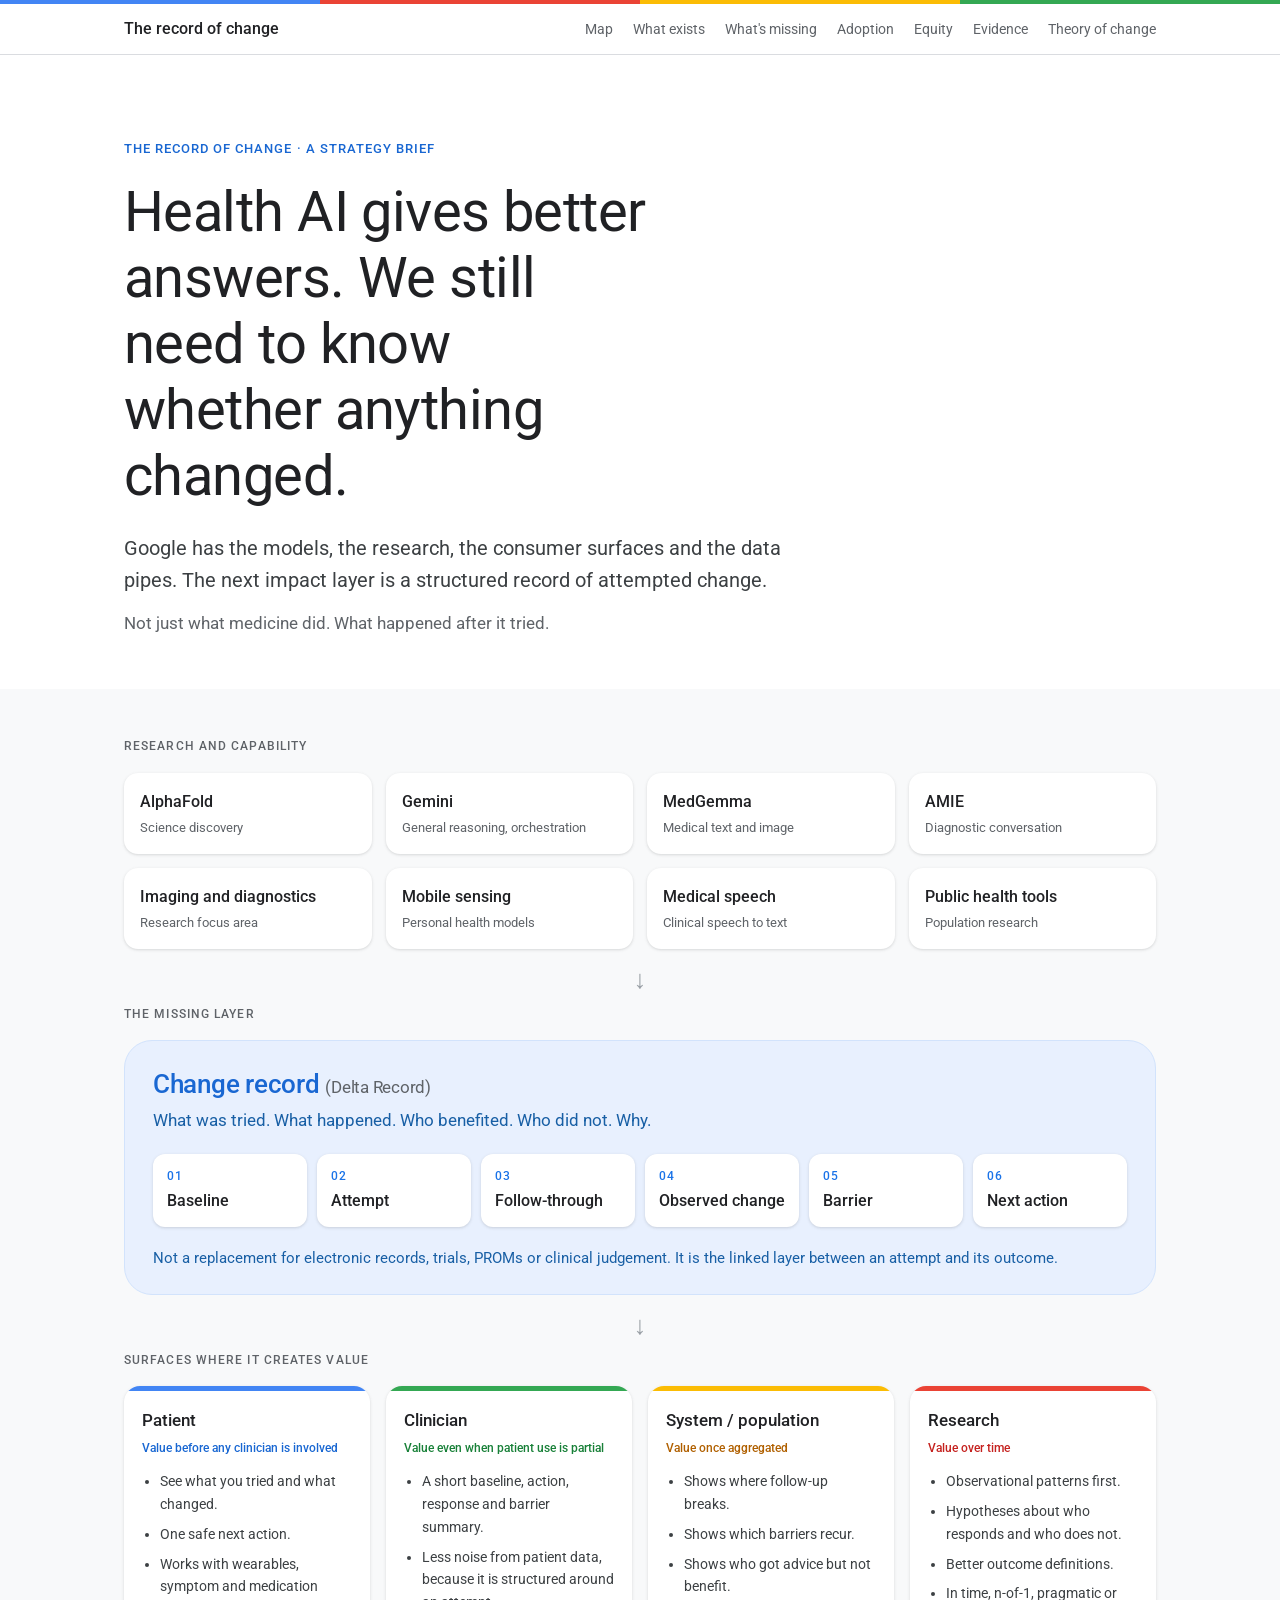
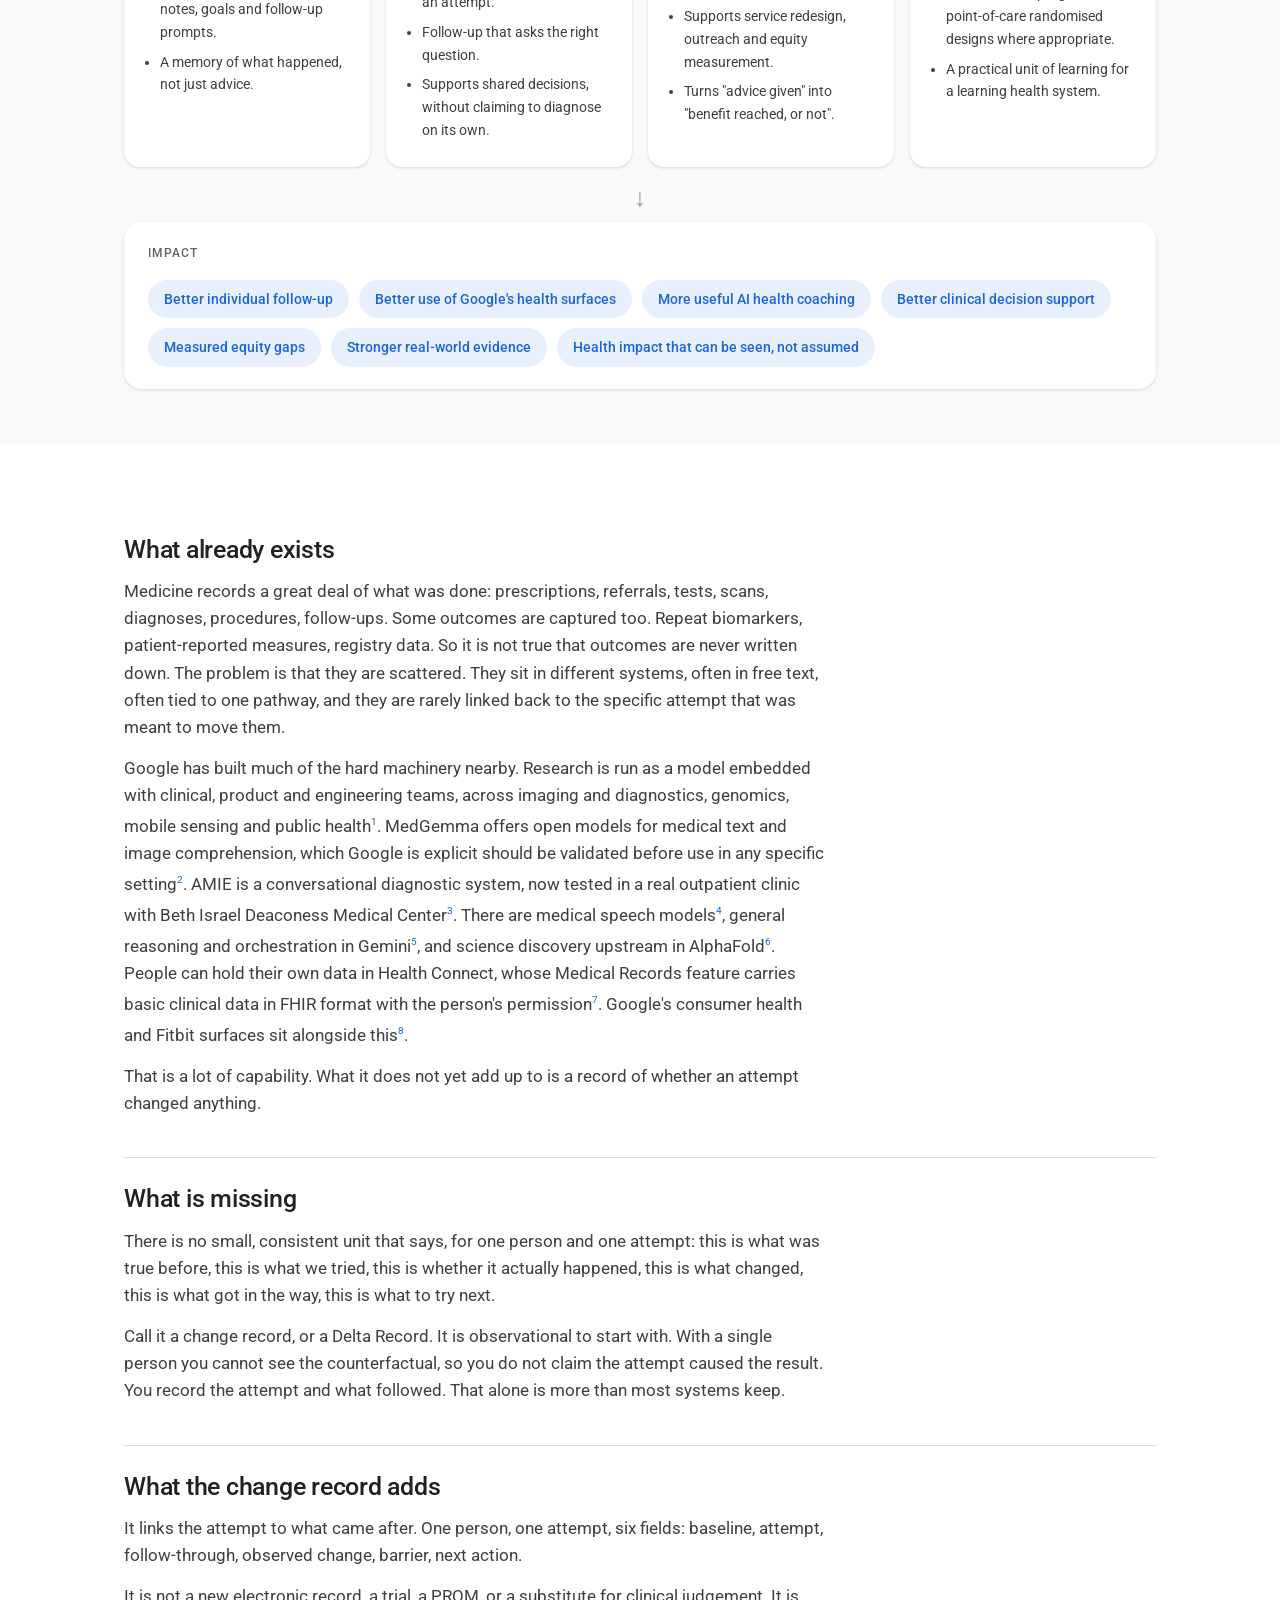
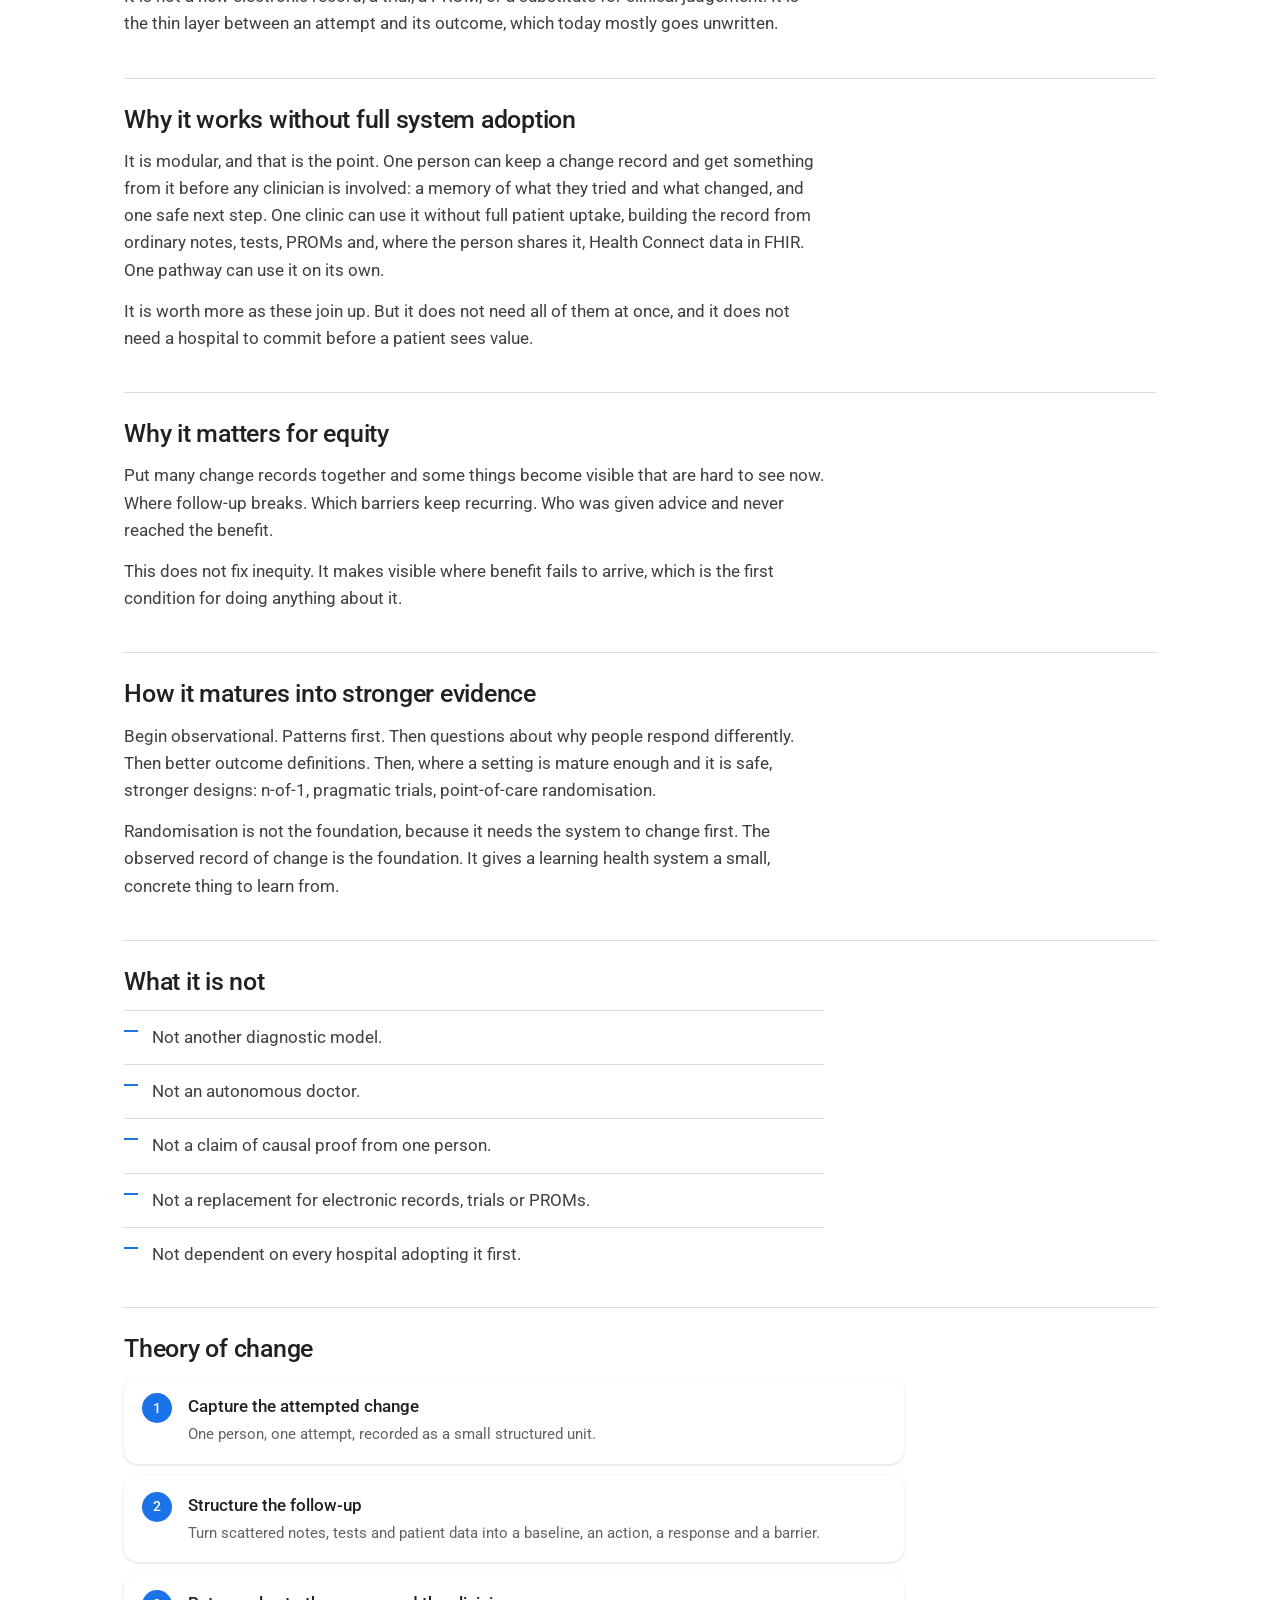
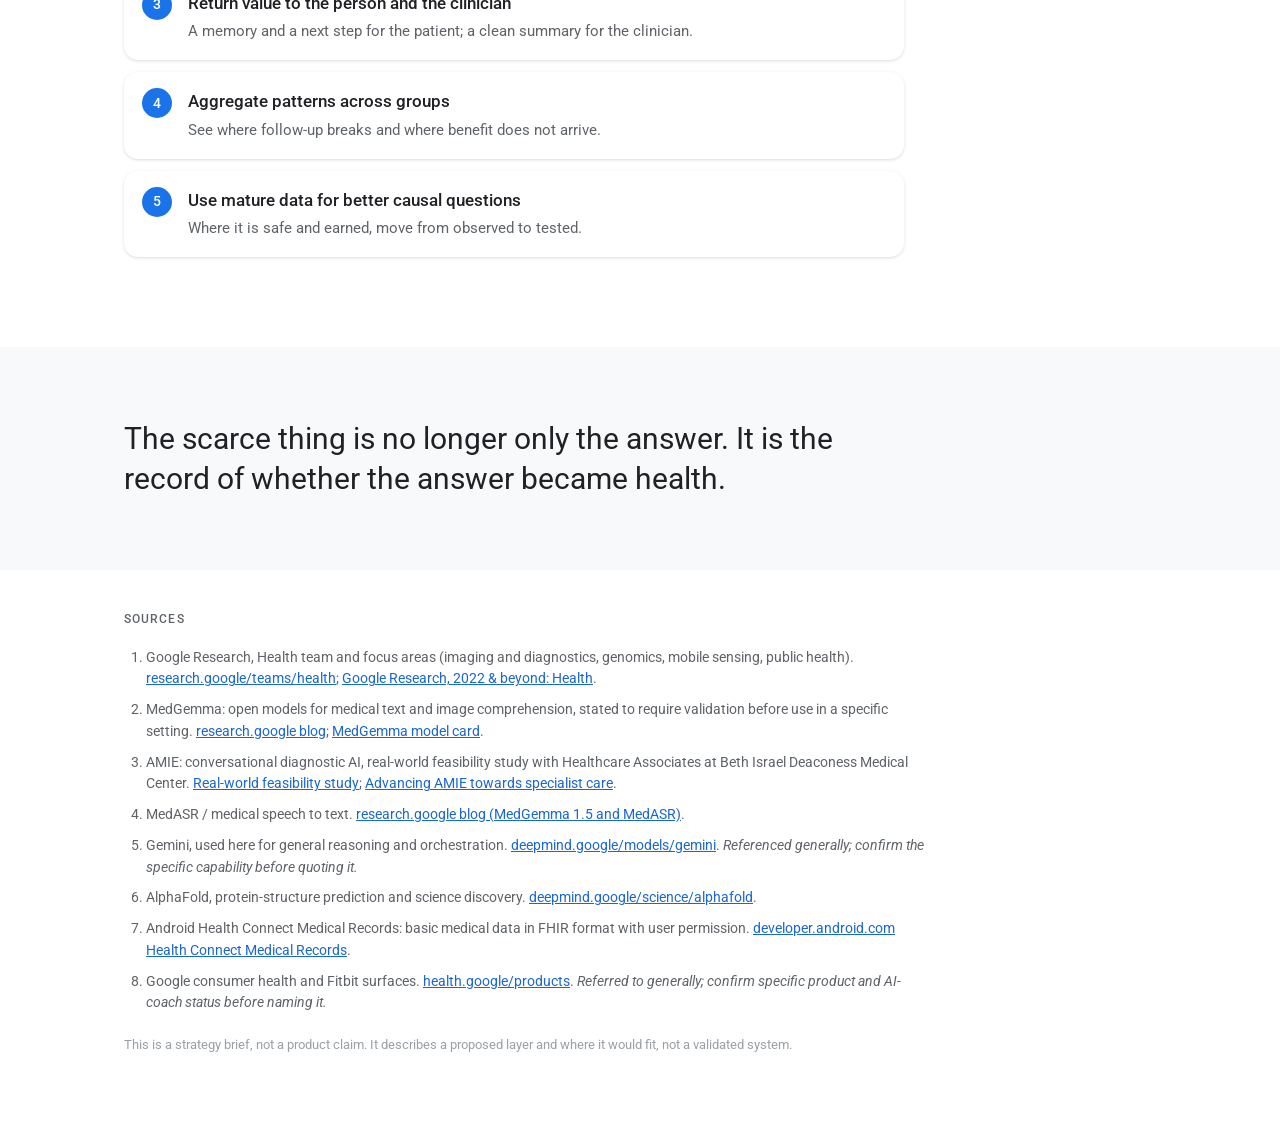
==== index.html @ 14024af0 "The record of change — strategy brief for the Google DeepMind Health Impact Accelerator Co-Authored-" ====
<!doctype html>
<html lang="en-GB">
<head>
<meta charset="utf-8" />
<meta name="viewport" content="width=device-width, initial-scale=1" />
<title>The record of change</title>
<meta name="description" content="A strategy brief: the missing layer in health AI is a structured record of attempted change, across patient, clinician, system and research surfaces." />
<link rel="preconnect" href="https://fonts.googleapis.com" />
<link rel="preconnect" href="https://fonts.gstatic.com" crossorigin />
<link href="https://fonts.googleapis.com/css2?family=Roboto:wght@400;500;700&display=swap" rel="stylesheet" />
<style>
  :root {
    --bg: #ffffff;
    --bg-alt: #f8f9fa;
    --ink: #202124;
    --muted: #5f6368;
    --line: #dadce0;
    --blue: #1a73e8;
    --blue-700: #1967d2;
    --blue-soft: #e8f0fe;
    --blue-border: #d2e3fc;
    --green-t: #188038;
    --amber-t: #b06000;
    --red-t: #c5221f;
    --max: 1080px;
    --font: "Google Sans", "Product Sans", "Roboto", -apple-system, BlinkMacSystemFont, "Segoe UI", sans-serif;
    --shadow1: 0 1px 2px 0 rgba(60,64,67,.10), 0 1px 3px 1px rgba(60,64,67,.06);
    --shadow2: 0 1px 3px 0 rgba(60,64,67,.12), 0 4px 8px 3px rgba(60,64,67,.08);
  }
  * { box-sizing: border-box; }
  html { scroll-behavior: smooth; }
  body {
    margin: 0; background: var(--bg); color: var(--ink);
    font-family: var(--font); font-size: 17px; line-height: 1.6;
    -webkit-font-smoothing: antialiased;
  }
  a { color: var(--blue-700); }
  h1, h2, h3 { font-weight: 500; letter-spacing: -0.01em; line-height: 1.18; }

  .topbar { height: 4px; display: flex; }
  .topbar i { flex: 1; }
  .topbar i:nth-child(1){ background:#4285f4; } .topbar i:nth-child(2){ background:#ea4335; }
  .topbar i:nth-child(3){ background:#fbbc04; } .topbar i:nth-child(4){ background:#34a853; }

  .nav { position: sticky; top: 0; z-index: 20; background: rgba(255,255,255,0.95);
    backdrop-filter: blur(8px); border-bottom: 1px solid var(--line); }
  .nav-inner { max-width: var(--max); margin: 0 auto; padding: 12px 24px;
    display: flex; align-items: center; justify-content: space-between; gap: 16px; }
  .nav .brand { font-weight: 500; font-size: 1rem; }
  .nav .links { display: flex; gap: 20px; flex-wrap: wrap; justify-content: flex-end; }
  .nav .links a { color: var(--muted); text-decoration: none; font-size: 0.86rem; }
  .nav .links a:hover { color: var(--blue-700); }

  .wrap { max-width: var(--max); margin: 0 auto; padding: 0 24px; }
  .prose { max-width: 700px; }
  .band { width: 100%; }
  .band-alt { background: var(--bg-alt); }

  .hero { padding: 84px 0 52px; }
  .eyebrow { color: var(--blue-700); font-size: 0.8rem; font-weight: 500; letter-spacing: 0.08em; text-transform: uppercase; margin-bottom: 20px; }
  .hero h1 { font-size: clamp(2.2rem, 5.2vw, 3.5rem); font-weight: 400; margin: 0 0 24px; max-width: 17ch; }
  .hero .sub { font-size: 1.22rem; color: #3c4043; max-width: 660px; margin: 0 0 14px; }
  .hero .human { color: var(--muted); max-width: 660px; margin: 0; }

  .map { padding: 48px 0 56px; }
  .band-label { font-size: 0.76rem; font-weight: 500; letter-spacing: 0.09em; text-transform: uppercase; color: var(--muted); margin: 0 0 16px; }
  .cap-grid { display: grid; grid-template-columns: repeat(4, 1fr); gap: 14px; }
  .cap { background: var(--bg); border-radius: 14px; box-shadow: var(--shadow1); padding: 16px 16px; transition: box-shadow .15s ease; }
  .cap:hover { box-shadow: var(--shadow2); }
  .cap b { display: block; font-size: 0.98rem; font-weight: 500; }
  .cap span { display: block; color: var(--muted); font-size: 0.83rem; margin-top: 3px; }

  .flow-arrow { text-align: center; color: #9aa0a6; font-size: 1.6rem; line-height: 1; padding: 18px 0 12px; }

  .record { background: var(--blue-soft); border: 1px solid var(--blue-border); border-radius: 28px; padding: 28px 28px 24px; }
  .record h3 { margin: 0; font-size: 1.6rem; font-weight: 500; color: var(--blue-700); }
  .record h3 small { color: #5f6368; font-weight: 400; font-size: 1.05rem; }
  .record .rec-sub { margin: 8px 0 20px; color: #185fa5; font-size: 1.05rem; }
  .fields { display: flex; flex-wrap: wrap; gap: 10px; }
  .field { flex: 1 1 150px; min-width: 130px; background: var(--bg); border-radius: 12px; box-shadow: var(--shadow1); padding: 13px 14px; }
  .field .n { color: var(--blue); font-size: 0.72rem; font-weight: 500; letter-spacing: 0.05em; }
  .field .t { font-weight: 500; font-size: 0.97rem; margin-top: 3px; }
  .record .caveat { margin: 20px 0 0; color: #185fa5; font-size: 0.92rem; }

  .surfaces { display: grid; grid-template-columns: repeat(4, 1fr); gap: 16px; }
  .surface { background: var(--bg); border-radius: 16px; box-shadow: var(--shadow1); padding: 0 0 18px; overflow: hidden; transition: box-shadow .15s ease; }
  .surface:hover { box-shadow: var(--shadow2); }
  .surface .bar { height: 5px; }
  .surface .body { padding: 16px 18px 0; }
  .surface h4 { margin: 0 0 4px; font-size: 1.06rem; font-weight: 500; }
  .surface .when { font-size: 0.78rem; font-weight: 500; margin: 0 0 12px; }
  .surface ul { margin: 0; padding-left: 18px; }
  .surface li { font-size: 0.89rem; color: #3c4043; margin: 7px 0; }
  .s-patient .bar { background: #4285f4; } .s-patient .when { color: var(--blue-700); }
  .s-clin .bar { background: #34a853; } .s-clin .when { color: var(--green-t); }
  .s-sys .bar { background: #fbbc04; } .s-sys .when { color: var(--amber-t); }
  .s-research .bar { background: #ea4335; } .s-research .when { color: var(--red-t); }

  .impact { background: var(--bg); border-radius: 18px; box-shadow: var(--shadow1); padding: 22px 24px; }
  .pills { display: flex; flex-wrap: wrap; gap: 10px; }
  .pill { background: var(--blue-soft); color: var(--blue-700); border-radius: 999px; padding: 8px 16px; font-size: 0.88rem; font-weight: 500; }

  .explain { padding: 64px 0; }
  .block { padding: 26px 0; }
  .block + .block { border-top: 1px solid var(--line); }
  h2.section-title { font-size: 1.55rem; margin: 0 0 14px; }
  .block p { color: #3c4043; margin: 0 0 14px; }
  sup a { text-decoration: none; font-size: 0.7em; }

  .notlist { list-style: none; margin: 0; padding: 0; max-width: 700px; }
  .notlist li { padding: 13px 0 13px 28px; border-top: 1px solid var(--line); position: relative; color: #3c4043; }
  .notlist li:before { content: ""; position: absolute; left: 0; top: 19px; width: 14px; height: 2px; background: var(--blue); }

  .steps { display: grid; gap: 12px; max-width: 780px; counter-reset: s; }
  .step { display: flex; gap: 16px; align-items: flex-start; background: var(--bg); border-radius: 14px; box-shadow: var(--shadow1); padding: 16px 18px; }
  .step .num { counter-increment: s; flex: 0 0 auto; width: 30px; height: 30px; border-radius: 999px; background: var(--blue); color: #fff; font-size: 0.9rem; font-weight: 500; display: inline-flex; align-items: center; justify-content: center; }
  .step .num:before { content: counter(s); }
  .step b { display: block; font-weight: 500; }
  .step span { color: var(--muted); font-size: 0.92rem; }

  .closing { padding: 72px 0; }
  .closing blockquote { margin: 0; max-width: 760px; font-size: clamp(1.4rem, 3.2vw, 1.9rem); font-weight: 400; line-height: 1.3; color: var(--ink); }

  .sources { padding: 40px 0 80px; }
  .sources ol { max-width: 800px; padding-left: 22px; }
  .sources li { font-size: 0.85rem; color: var(--muted); margin: 9px 0; }
  .sources a { word-break: break-word; }
  .disclaimer { color: #9aa0a6; font-size: 0.82rem; margin-top: 20px; }

  @media (max-width: 880px) {
    .cap-grid { grid-template-columns: repeat(2, 1fr); }
    .surfaces { grid-template-columns: repeat(2, 1fr); }
  }
  @media (max-width: 560px) {
    .nav .links { display: none; }
    .surfaces, .cap-grid { grid-template-columns: 1fr; }
    .hero { padding: 56px 0 36px; }
  }
</style>
</head>
<body>

<div class="topbar"><i></i><i></i><i></i><i></i></div>

<nav class="nav">
  <div class="nav-inner">
    <div class="brand">The record of change</div>
    <div class="links">
      <a href="#map">Map</a>
      <a href="#exists">What exists</a>
      <a href="#missing">What's missing</a>
      <a href="#adoption">Adoption</a>
      <a href="#equity">Equity</a>
      <a href="#evidence">Evidence</a>
      <a href="#steps">Theory of change</a>
    </div>
  </div>
</nav>

<header class="hero">
  <div class="wrap">
    <div class="eyebrow">The record of change · a strategy brief</div>
    <h1>Health AI gives better answers. We still need to know whether anything changed.</h1>
    <p class="sub">Google has the models, the research, the consumer surfaces and the data pipes. The next impact layer is a structured record of attempted change.</p>
    <p class="human">Not just what medicine did. What happened after it tried.</p>
  </div>
</header>

<section class="band band-alt map" id="map">
  <div class="wrap">

    <p class="band-label">Research and capability</p>
    <div class="cap-grid">
      <div class="cap"><b>AlphaFold</b><span>Science discovery</span></div>
      <div class="cap"><b>Gemini</b><span>General reasoning, orchestration</span></div>
      <div class="cap"><b>MedGemma</b><span>Medical text and image</span></div>
      <div class="cap"><b>AMIE</b><span>Diagnostic conversation</span></div>
      <div class="cap"><b>Imaging and diagnostics</b><span>Research focus area</span></div>
      <div class="cap"><b>Mobile sensing</b><span>Personal health models</span></div>
      <div class="cap"><b>Medical speech</b><span>Clinical speech to text</span></div>
      <div class="cap"><b>Public health tools</b><span>Population research</span></div>
    </div>

    <div class="flow-arrow">↓</div>

    <p class="band-label">The missing layer</p>
    <div class="record">
      <h3>Change record <small>(Delta Record)</small></h3>
      <p class="rec-sub">What was tried. What happened. Who benefited. Who did not. Why.</p>
      <div class="fields">
        <div class="field"><div class="n">01</div><div class="t">Baseline</div></div>
        <div class="field"><div class="n">02</div><div class="t">Attempt</div></div>
        <div class="field"><div class="n">03</div><div class="t">Follow-through</div></div>
        <div class="field"><div class="n">04</div><div class="t">Observed change</div></div>
        <div class="field"><div class="n">05</div><div class="t">Barrier</div></div>
        <div class="field"><div class="n">06</div><div class="t">Next action</div></div>
      </div>
      <p class="caveat">Not a replacement for electronic records, trials, PROMs or clinical judgement. It is the linked layer between an attempt and its outcome.</p>
    </div>

    <div class="flow-arrow">↓</div>

    <p class="band-label">Surfaces where it creates value</p>
    <div class="surfaces">
      <div class="surface s-patient">
        <div class="bar"></div>
        <div class="body">
          <h4>Patient</h4>
          <p class="when">Value before any clinician is involved</p>
          <ul>
            <li>See what you tried and what changed.</li>
            <li>One safe next action.</li>
            <li>Works with wearables, symptom and medication notes, goals and follow-up prompts.</li>
            <li>A memory of what happened, not just advice.</li>
          </ul>
        </div>
      </div>
      <div class="surface s-clin">
        <div class="bar"></div>
        <div class="body">
          <h4>Clinician</h4>
          <p class="when">Value even when patient use is partial</p>
          <ul>
            <li>A short baseline, action, response and barrier summary.</li>
            <li>Less noise from patient data, because it is structured around an attempt.</li>
            <li>Follow-up that asks the right question.</li>
            <li>Supports shared decisions, without claiming to diagnose on its own.</li>
          </ul>
        </div>
      </div>
      <div class="surface s-sys">
        <div class="bar"></div>
        <div class="body">
          <h4>System / population</h4>
          <p class="when">Value once aggregated</p>
          <ul>
            <li>Shows where follow-up breaks.</li>
            <li>Shows which barriers recur.</li>
            <li>Shows who got advice but not benefit.</li>
            <li>Supports service redesign, outreach and equity measurement.</li>
            <li>Turns "advice given" into "benefit reached, or not".</li>
          </ul>
        </div>
      </div>
      <div class="surface s-research">
        <div class="bar"></div>
        <div class="body">
          <h4>Research</h4>
          <p class="when">Value over time</p>
          <ul>
            <li>Observational patterns first.</li>
            <li>Hypotheses about who responds and who does not.</li>
            <li>Better outcome definitions.</li>
            <li>In time, n-of-1, pragmatic or point-of-care randomised designs where appropriate.</li>
            <li>A practical unit of learning for a learning health system.</li>
          </ul>
        </div>
      </div>
    </div>

    <div class="flow-arrow">↓</div>

    <div class="impact">
      <p class="band-label">Impact</p>
      <div class="pills">
        <span class="pill">Better individual follow-up</span>
        <span class="pill">Better use of Google's health surfaces</span>
        <span class="pill">More useful AI health coaching</span>
        <span class="pill">Better clinical decision support</span>
        <span class="pill">Measured equity gaps</span>
        <span class="pill">Stronger real-world evidence</span>
        <span class="pill">Health impact that can be seen, not assumed</span>
      </div>
    </div>

  </div>
</section>

<section class="band explain">
  <div class="wrap">

    <div class="block" id="exists">
      <h2 class="section-title">What already exists</h2>
      <div class="prose">
        <p>Medicine records a great deal of what was done: prescriptions, referrals, tests, scans, diagnoses, procedures, follow-ups. Some outcomes are captured too. Repeat biomarkers, patient-reported measures, registry data. So it is not true that outcomes are never written down. The problem is that they are scattered. They sit in different systems, often in free text, often tied to one pathway, and they are rarely linked back to the specific attempt that was meant to move them.</p>
        <p>Google has built much of the hard machinery nearby. Research is run as a model embedded with clinical, product and engineering teams, across imaging and diagnostics, genomics, mobile sensing and public health<sup><a href="#r1">1</a></sup>. MedGemma offers open models for medical text and image comprehension, which Google is explicit should be validated before use in any specific setting<sup><a href="#r2">2</a></sup>. AMIE is a conversational diagnostic system, now tested in a real outpatient clinic with Beth Israel Deaconess Medical Center<sup><a href="#r3">3</a></sup>. There are medical speech models<sup><a href="#r4">4</a></sup>, general reasoning and orchestration in Gemini<sup><a href="#r5">5</a></sup>, and science discovery upstream in AlphaFold<sup><a href="#r6">6</a></sup>. People can hold their own data in Health Connect, whose Medical Records feature carries basic clinical data in FHIR format with the person's permission<sup><a href="#r7">7</a></sup>. Google's consumer health and Fitbit surfaces sit alongside this<sup><a href="#r8">8</a></sup>.</p>
        <p>That is a lot of capability. What it does not yet add up to is a record of whether an attempt changed anything.</p>
      </div>
    </div>

    <div class="block" id="missing">
      <h2 class="section-title">What is missing</h2>
      <div class="prose">
        <p>There is no small, consistent unit that says, for one person and one attempt: this is what was true before, this is what we tried, this is whether it actually happened, this is what changed, this is what got in the way, this is what to try next.</p>
        <p>Call it a change record, or a Delta Record. It is observational to start with. With a single person you cannot see the counterfactual, so you do not claim the attempt caused the result. You record the attempt and what followed. That alone is more than most systems keep.</p>
      </div>
    </div>

    <div class="block" id="adds">
      <h2 class="section-title">What the change record adds</h2>
      <div class="prose">
        <p>It links the attempt to what came after. One person, one attempt, six fields: baseline, attempt, follow-through, observed change, barrier, next action.</p>
        <p>It is not a new electronic record, a trial, a PROM, or a substitute for clinical judgement. It is the thin layer between an attempt and its outcome, which today mostly goes unwritten.</p>
      </div>
    </div>

    <div class="block" id="adoption">
      <h2 class="section-title">Why it works without full system adoption</h2>
      <div class="prose">
        <p>It is modular, and that is the point. One person can keep a change record and get something from it before any clinician is involved: a memory of what they tried and what changed, and one safe next step. One clinic can use it without full patient uptake, building the record from ordinary notes, tests, PROMs and, where the person shares it, Health Connect data in FHIR. One pathway can use it on its own.</p>
        <p>It is worth more as these join up. But it does not need all of them at once, and it does not need a hospital to commit before a patient sees value.</p>
      </div>
    </div>

    <div class="block" id="equity">
      <h2 class="section-title">Why it matters for equity</h2>
      <div class="prose">
        <p>Put many change records together and some things become visible that are hard to see now. Where follow-up breaks. Which barriers keep recurring. Who was given advice and never reached the benefit.</p>
        <p>This does not fix inequity. It makes visible where benefit fails to arrive, which is the first condition for doing anything about it.</p>
      </div>
    </div>

    <div class="block" id="evidence">
      <h2 class="section-title">How it matures into stronger evidence</h2>
      <div class="prose">
        <p>Begin observational. Patterns first. Then questions about why people respond differently. Then better outcome definitions. Then, where a setting is mature enough and it is safe, stronger designs: n-of-1, pragmatic trials, point-of-care randomisation.</p>
        <p>Randomisation is not the foundation, because it needs the system to change first. The observed record of change is the foundation. It gives a learning health system a small, concrete thing to learn from.</p>
      </div>
    </div>

    <div class="block" id="notwhat">
      <h2 class="section-title">What it is not</h2>
      <ul class="notlist">
        <li>Not another diagnostic model.</li>
        <li>Not an autonomous doctor.</li>
        <li>Not a claim of causal proof from one person.</li>
        <li>Not a replacement for electronic records, trials or PROMs.</li>
        <li>Not dependent on every hospital adopting it first.</li>
      </ul>
    </div>

    <div class="block" id="steps">
      <h2 class="section-title">Theory of change</h2>
      <div class="steps">
        <div class="step"><span class="num"></span><div><b>Capture the attempted change</b><span>One person, one attempt, recorded as a small structured unit.</span></div></div>
        <div class="step"><span class="num"></span><div><b>Structure the follow-up</b><span>Turn scattered notes, tests and patient data into a baseline, an action, a response and a barrier.</span></div></div>
        <div class="step"><span class="num"></span><div><b>Return value to the person and the clinician</b><span>A memory and a next step for the patient; a clean summary for the clinician.</span></div></div>
        <div class="step"><span class="num"></span><div><b>Aggregate patterns across groups</b><span>See where follow-up breaks and where benefit does not arrive.</span></div></div>
        <div class="step"><span class="num"></span><div><b>Use mature data for better causal questions</b><span>Where it is safe and earned, move from observed to tested.</span></div></div>
      </div>
    </div>

  </div>
</section>

<section class="band band-alt closing">
  <div class="wrap">
    <blockquote>The scarce thing is no longer only the answer. It is the record of whether the answer became health.</blockquote>
  </div>
</section>

<section class="band sources" id="sources">
  <div class="wrap">
    <p class="band-label">Sources</p>
    <ol>
      <li id="r1">Google Research, Health team and focus areas (imaging and diagnostics, genomics, mobile sensing, public health). <a href="https://research.google/teams/health/">research.google/teams/health</a>; <a href="https://research.google/blog/google-research-2022-beyond-health/">Google Research, 2022 &amp; beyond: Health</a>.</li>
      <li id="r2">MedGemma: open models for medical text and image comprehension, stated to require validation before use in a specific setting. <a href="https://research.google/blog/medgemma-our-most-capable-open-models-for-health-ai-development/">research.google blog</a>; <a href="https://developers.google.com/health-ai-developer-foundations/medgemma/model-card">MedGemma model card</a>.</li>
      <li id="r3">AMIE: conversational diagnostic AI, real-world feasibility study with Healthcare Associates at Beth Israel Deaconess Medical Center. <a href="https://research.google/blog/exploring-the-feasibility-of-conversational-diagnostic-ai-in-a-real-world-clinical-study/">Real-world feasibility study</a>; <a href="https://research.google/blog/advancing-amie-towards-specialist-care-and-real-world-validation/">Advancing AMIE towards specialist care</a>.</li>
      <li id="r4">MedASR / medical speech to text. <a href="https://research.google/blog/next-generation-medical-image-interpretation-with-medgemma-15-and-medical-speech-to-text-with-medasr/">research.google blog (MedGemma 1.5 and MedASR)</a>.</li>
      <li id="r5">Gemini, used here for general reasoning and orchestration. <a href="https://deepmind.google/models/gemini/">deepmind.google/models/gemini</a>. <em>Referenced generally; confirm the specific capability before quoting it.</em></li>
      <li id="r6">AlphaFold, protein-structure prediction and science discovery. <a href="https://deepmind.google/science/alphafold/">deepmind.google/science/alphafold</a>.</li>
      <li id="r7">Android Health Connect Medical Records: basic medical data in FHIR format with user permission. <a href="https://developer.android.com/health-and-fitness/health-connect/medical-records">developer.android.com Health Connect Medical Records</a>.</li>
      <li id="r8">Google consumer health and Fitbit surfaces. <a href="https://health.google/products/">health.google/products</a>. <em>Referred to generally; confirm specific product and AI-coach status before naming it.</em></li>
    </ol>
    <p class="disclaimer">This is a strategy brief, not a product claim. It describes a proposed layer and where it would fit, not a validated system.</p>
  </div>
</section>

</body>
</html>
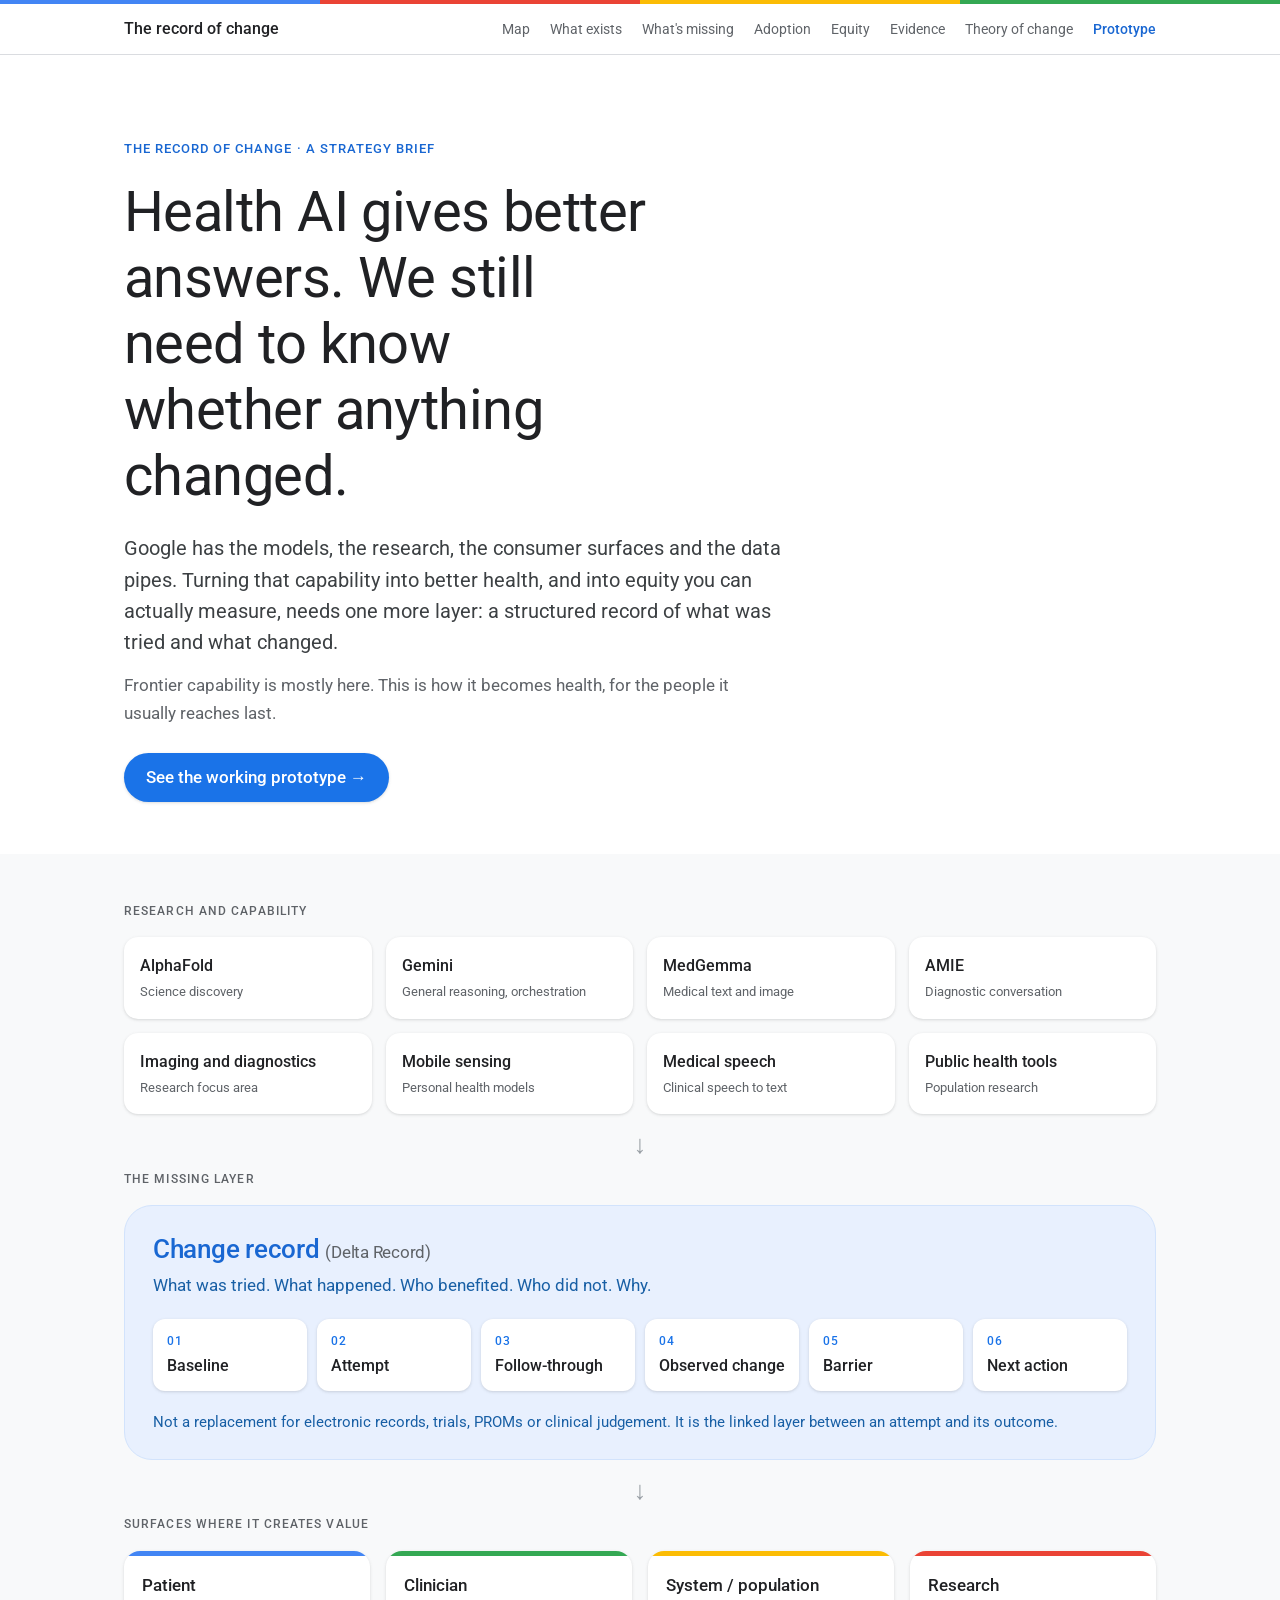
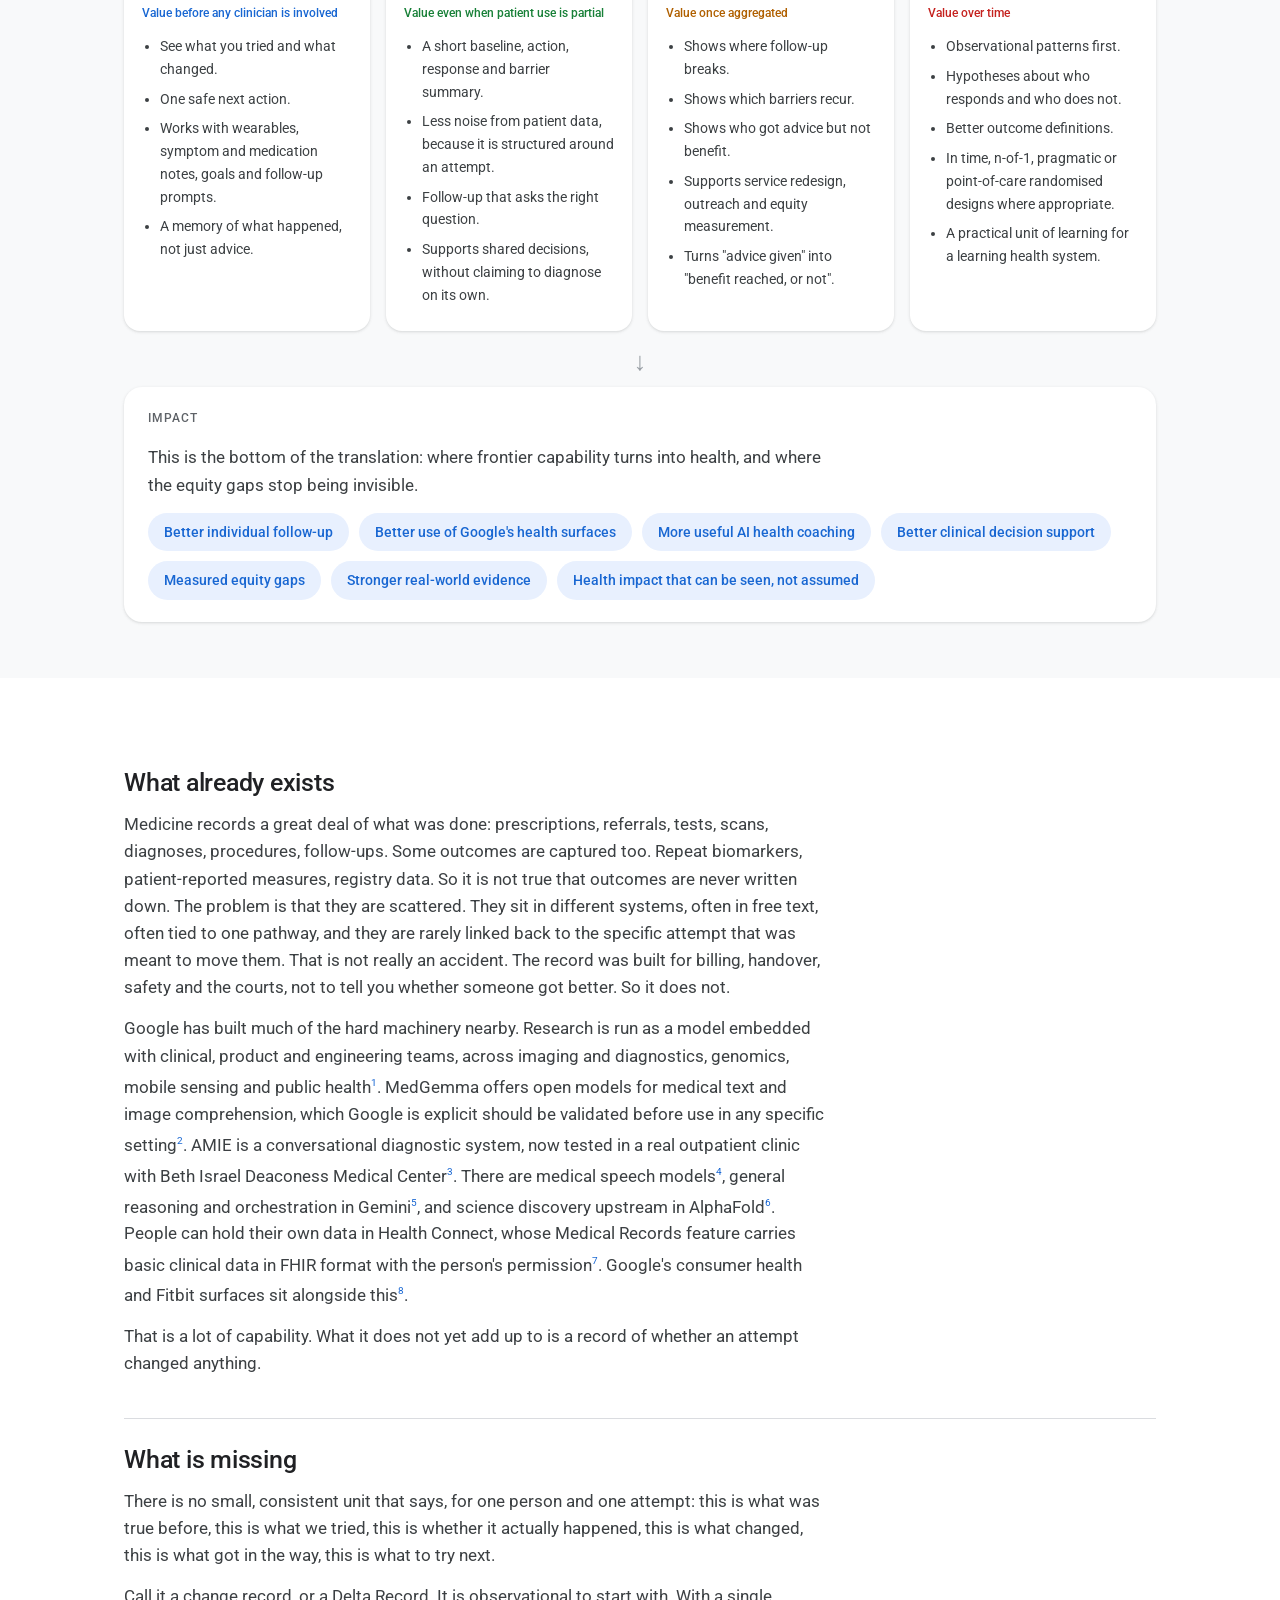
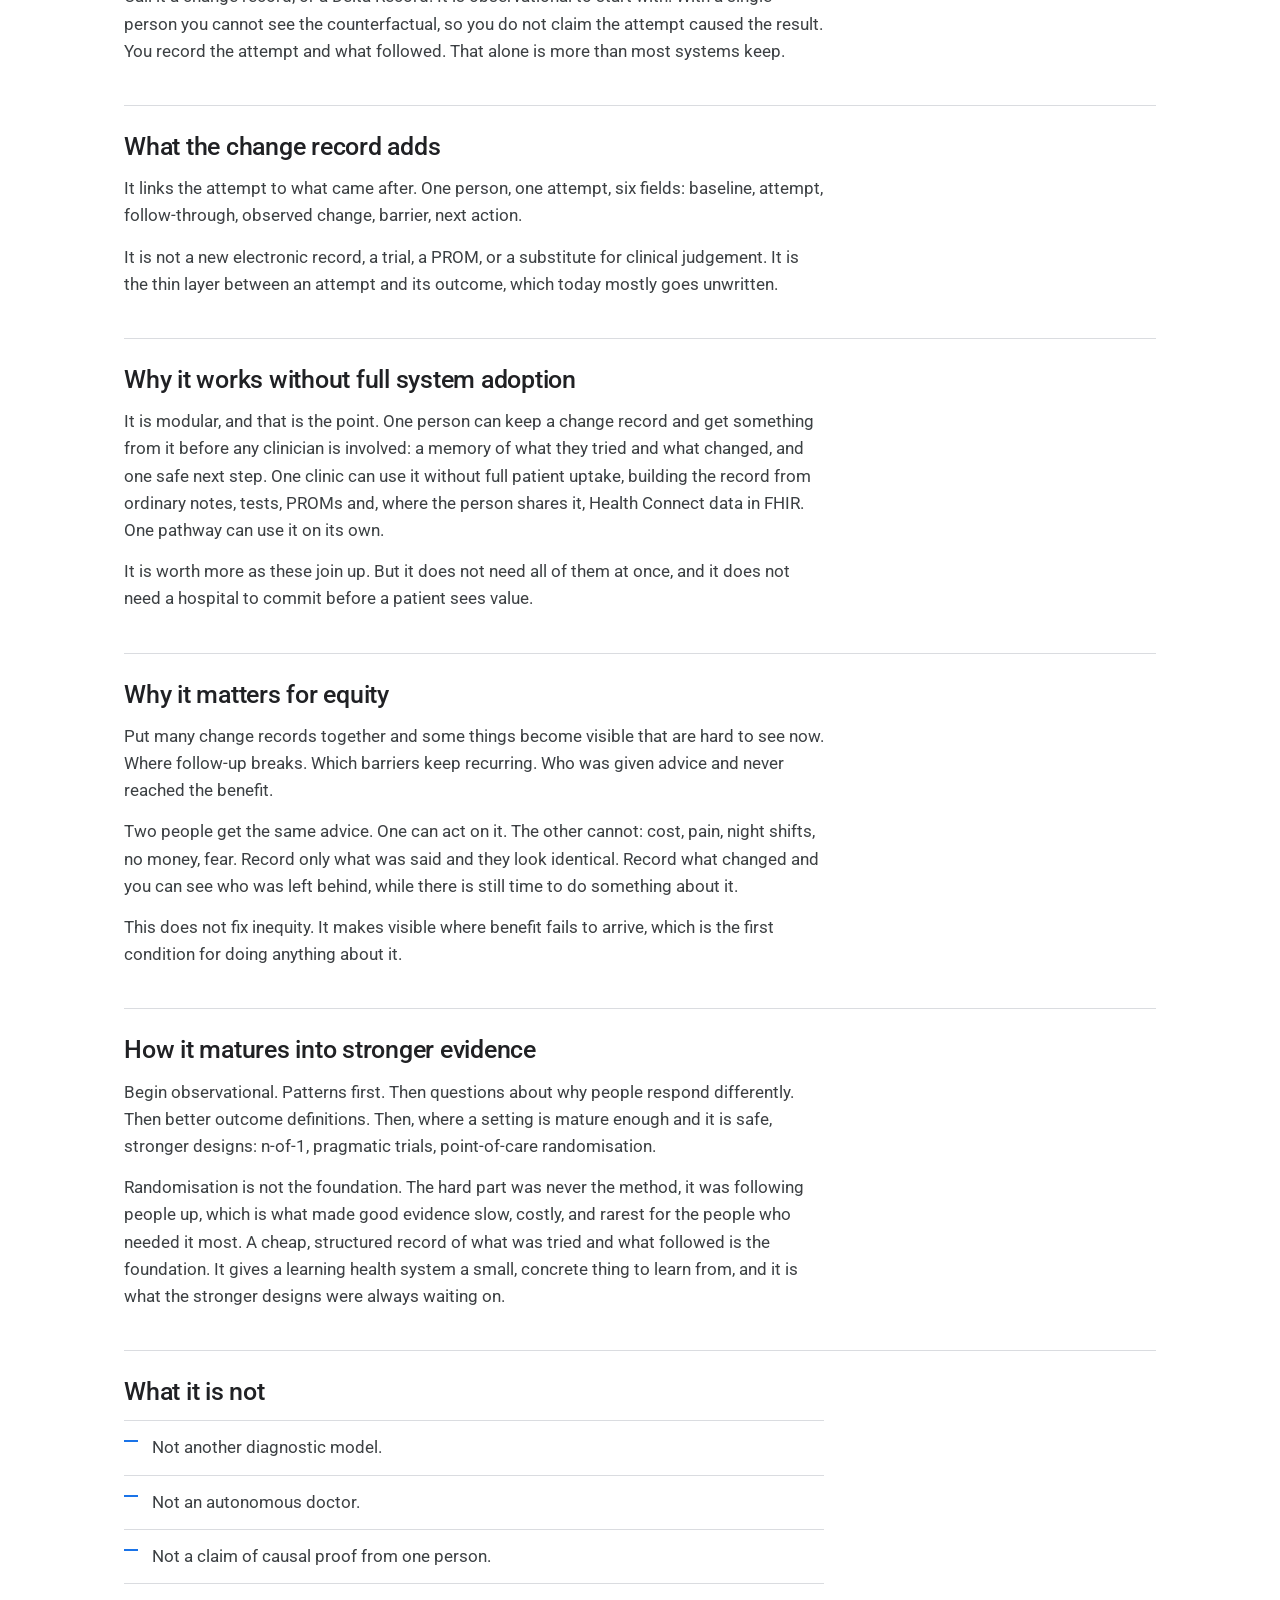
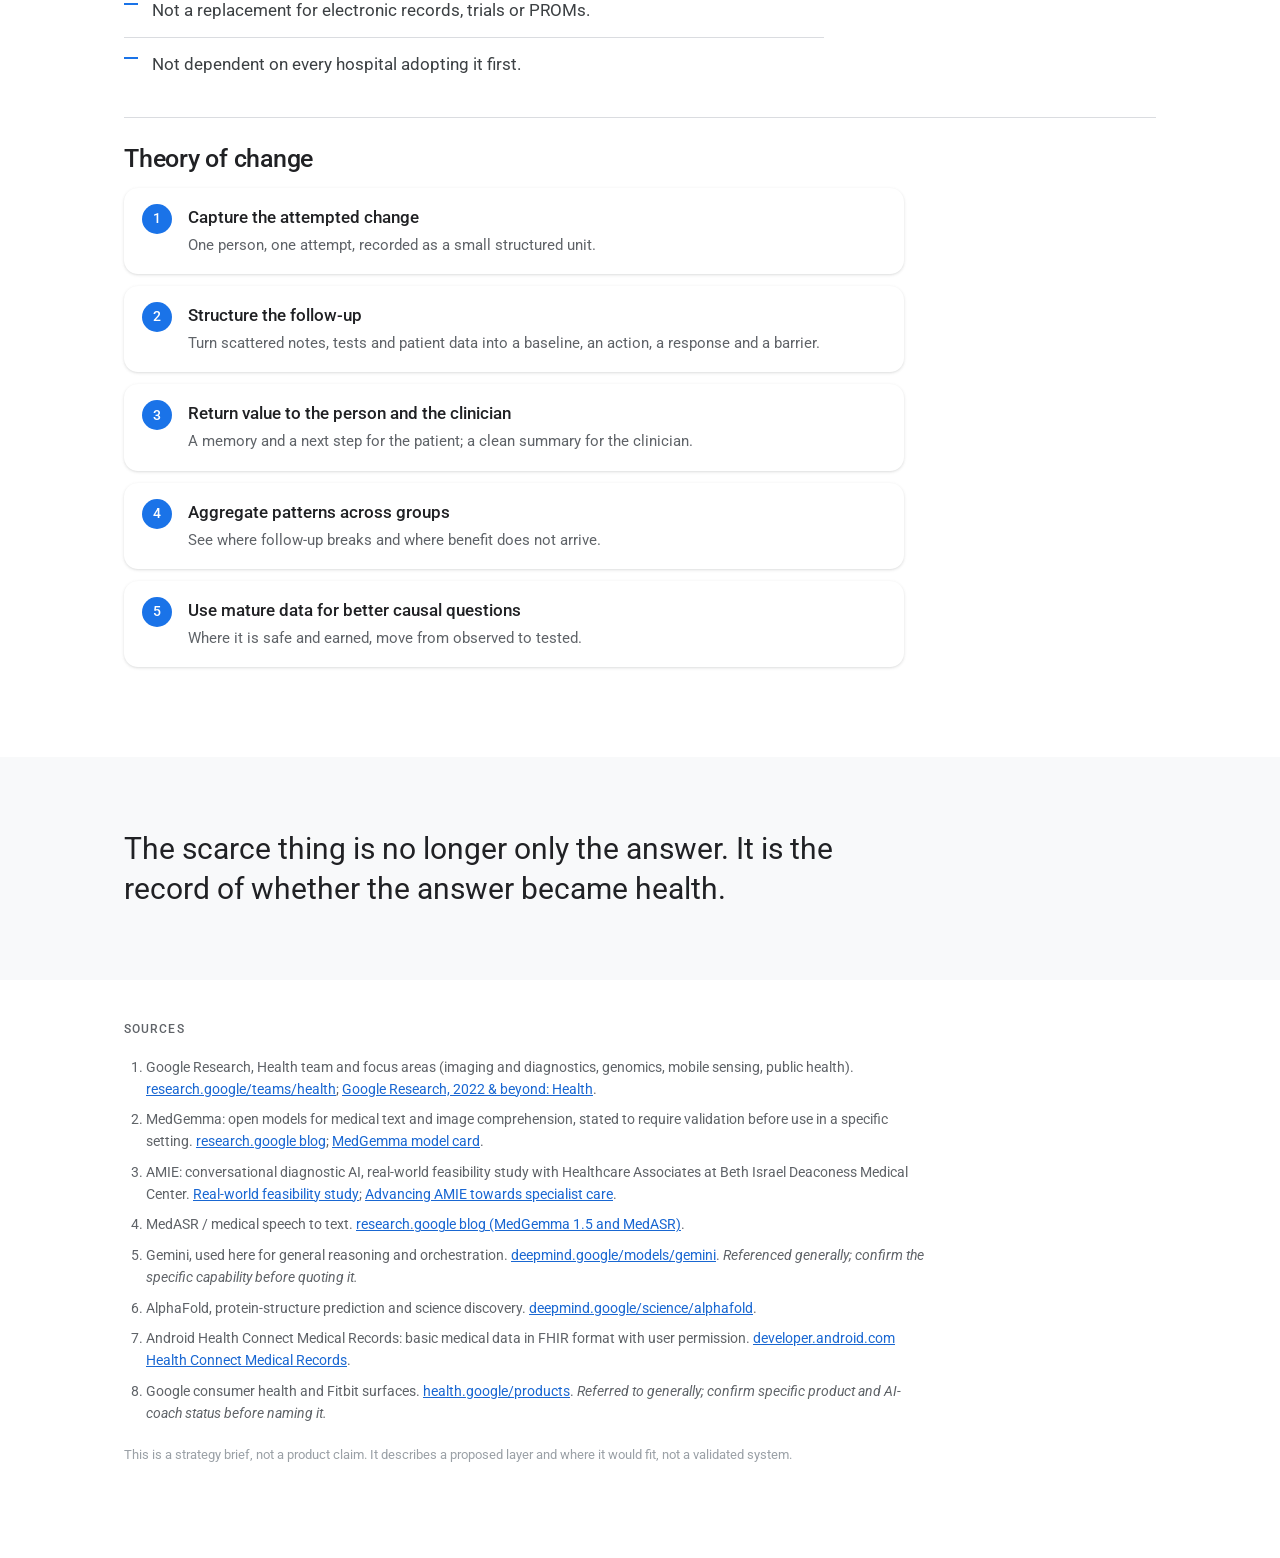
==== commit a812075d: "Unify brief + prototype into one site; align prototype to Google design; strengthen copy and transla" ====
--- a/index.html
+++ b/index.html
@@ -61,6 +61,8 @@
   .hero h1 { font-size: clamp(2.2rem, 5.2vw, 3.5rem); font-weight: 400; margin: 0 0 24px; max-width: 17ch; }
   .hero .sub { font-size: 1.22rem; color: #3c4043; max-width: 660px; margin: 0 0 14px; }
   .hero .human { color: var(--muted); max-width: 660px; margin: 0; }
+  .cta { display: inline-flex; align-items: center; gap: 8px; margin-top: 26px; background: var(--blue); color: #fff; text-decoration: none; font-weight: 500; padding: 11px 22px; border-radius: 999px; box-shadow: var(--shadow1); }
+  .cta:hover { background: var(--blue-700); }
 
   .map { padding: 48px 0 56px; }
   .band-label { font-size: 0.76rem; font-weight: 500; letter-spacing: 0.09em; text-transform: uppercase; color: var(--muted); margin: 0 0 16px; }
@@ -153,6 +155,7 @@
       <a href="#equity">Equity</a>
       <a href="#evidence">Evidence</a>
       <a href="#steps">Theory of change</a>
+      <a href="app/" style="color:var(--blue-700);font-weight:500;">Prototype</a>
     </div>
   </div>
 </nav>
@@ -161,8 +164,9 @@
   <div class="wrap">
     <div class="eyebrow">The record of change · a strategy brief</div>
     <h1>Health AI gives better answers. We still need to know whether anything changed.</h1>
-    <p class="sub">Google has the models, the research, the consumer surfaces and the data pipes. The next impact layer is a structured record of attempted change.</p>
-    <p class="human">Not just what medicine did. What happened after it tried.</p>
+    <p class="sub">Google has the models, the research, the consumer surfaces and the data pipes. Turning that capability into better health, and into equity you can actually measure, needs one more layer: a structured record of what was tried and what changed.</p>
+    <p class="human">Frontier capability is mostly here. This is how it becomes health, for the people it usually reaches last.</p>
+    <a class="cta" href="app/">See the working prototype →</a>
   </div>
 </header>
 
@@ -262,6 +266,7 @@
 
     <div class="impact">
       <p class="band-label">Impact</p>
+      <p style="margin:0 0 14px;color:#3c4043;max-width:680px;">This is the bottom of the translation: where frontier capability turns into health, and where the equity gaps stop being invisible.</p>
       <div class="pills">
         <span class="pill">Better individual follow-up</span>
         <span class="pill">Better use of Google's health surfaces</span>
@@ -282,7 +287,7 @@
     <div class="block" id="exists">
       <h2 class="section-title">What already exists</h2>
       <div class="prose">
-        <p>Medicine records a great deal of what was done: prescriptions, referrals, tests, scans, diagnoses, procedures, follow-ups. Some outcomes are captured too. Repeat biomarkers, patient-reported measures, registry data. So it is not true that outcomes are never written down. The problem is that they are scattered. They sit in different systems, often in free text, often tied to one pathway, and they are rarely linked back to the specific attempt that was meant to move them.</p>
+        <p>Medicine records a great deal of what was done: prescriptions, referrals, tests, scans, diagnoses, procedures, follow-ups. Some outcomes are captured too. Repeat biomarkers, patient-reported measures, registry data. So it is not true that outcomes are never written down. The problem is that they are scattered. They sit in different systems, often in free text, often tied to one pathway, and they are rarely linked back to the specific attempt that was meant to move them. That is not really an accident. The record was built for billing, handover, safety and the courts, not to tell you whether someone got better. So it does not.</p>
         <p>Google has built much of the hard machinery nearby. Research is run as a model embedded with clinical, product and engineering teams, across imaging and diagnostics, genomics, mobile sensing and public health<sup><a href="#r1">1</a></sup>. MedGemma offers open models for medical text and image comprehension, which Google is explicit should be validated before use in any specific setting<sup><a href="#r2">2</a></sup>. AMIE is a conversational diagnostic system, now tested in a real outpatient clinic with Beth Israel Deaconess Medical Center<sup><a href="#r3">3</a></sup>. There are medical speech models<sup><a href="#r4">4</a></sup>, general reasoning and orchestration in Gemini<sup><a href="#r5">5</a></sup>, and science discovery upstream in AlphaFold<sup><a href="#r6">6</a></sup>. People can hold their own data in Health Connect, whose Medical Records feature carries basic clinical data in FHIR format with the person's permission<sup><a href="#r7">7</a></sup>. Google's consumer health and Fitbit surfaces sit alongside this<sup><a href="#r8">8</a></sup>.</p>
         <p>That is a lot of capability. What it does not yet add up to is a record of whether an attempt changed anything.</p>
       </div>
@@ -316,6 +321,7 @@
       <h2 class="section-title">Why it matters for equity</h2>
       <div class="prose">
         <p>Put many change records together and some things become visible that are hard to see now. Where follow-up breaks. Which barriers keep recurring. Who was given advice and never reached the benefit.</p>
+        <p>Two people get the same advice. One can act on it. The other cannot: cost, pain, night shifts, no money, fear. Record only what was said and they look identical. Record what changed and you can see who was left behind, while there is still time to do something about it.</p>
         <p>This does not fix inequity. It makes visible where benefit fails to arrive, which is the first condition for doing anything about it.</p>
       </div>
     </div>
@@ -324,7 +330,7 @@
       <h2 class="section-title">How it matures into stronger evidence</h2>
       <div class="prose">
         <p>Begin observational. Patterns first. Then questions about why people respond differently. Then better outcome definitions. Then, where a setting is mature enough and it is safe, stronger designs: n-of-1, pragmatic trials, point-of-care randomisation.</p>
-        <p>Randomisation is not the foundation, because it needs the system to change first. The observed record of change is the foundation. It gives a learning health system a small, concrete thing to learn from.</p>
+        <p>Randomisation is not the foundation. The hard part was never the method, it was following people up, which is what made good evidence slow, costly, and rarest for the people who needed it most. A cheap, structured record of what was tried and what followed is the foundation. It gives a learning health system a small, concrete thing to learn from, and it is what the stronger designs were always waiting on.</p>
       </div>
     </div>
 
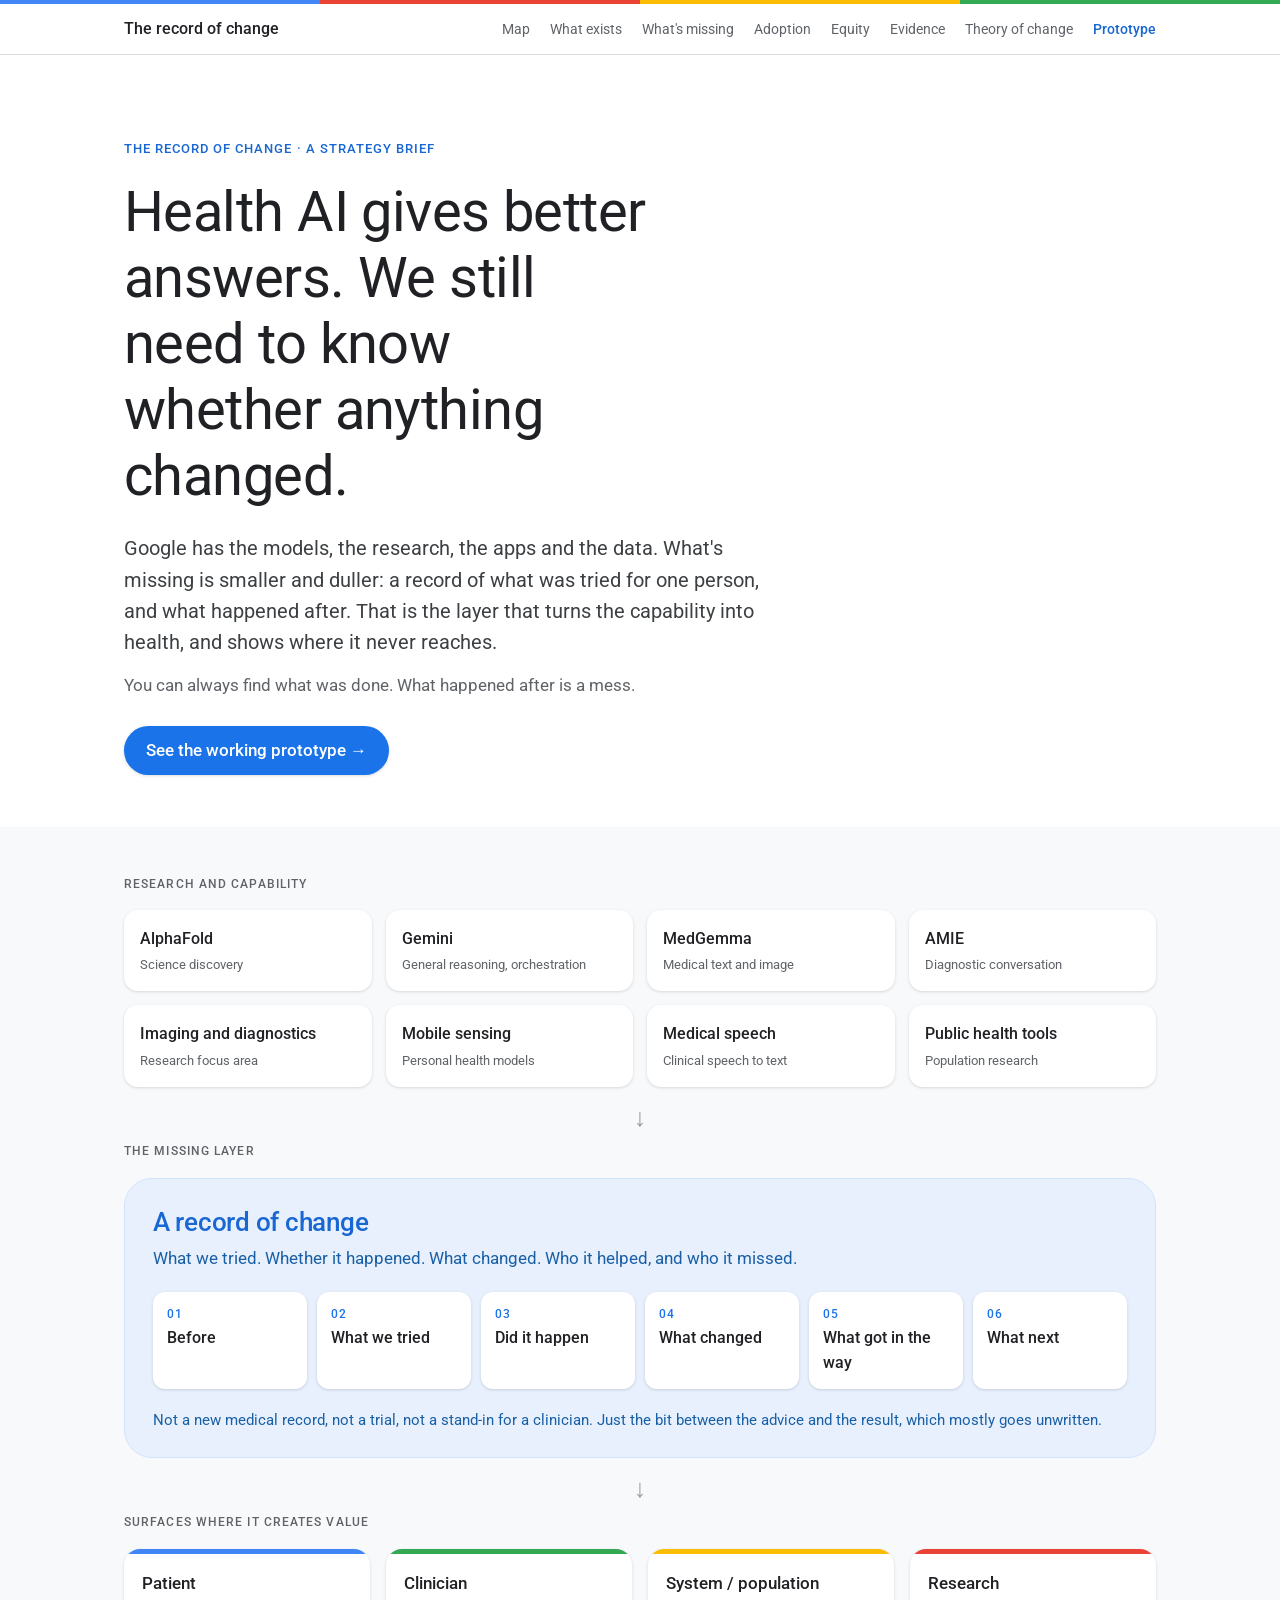
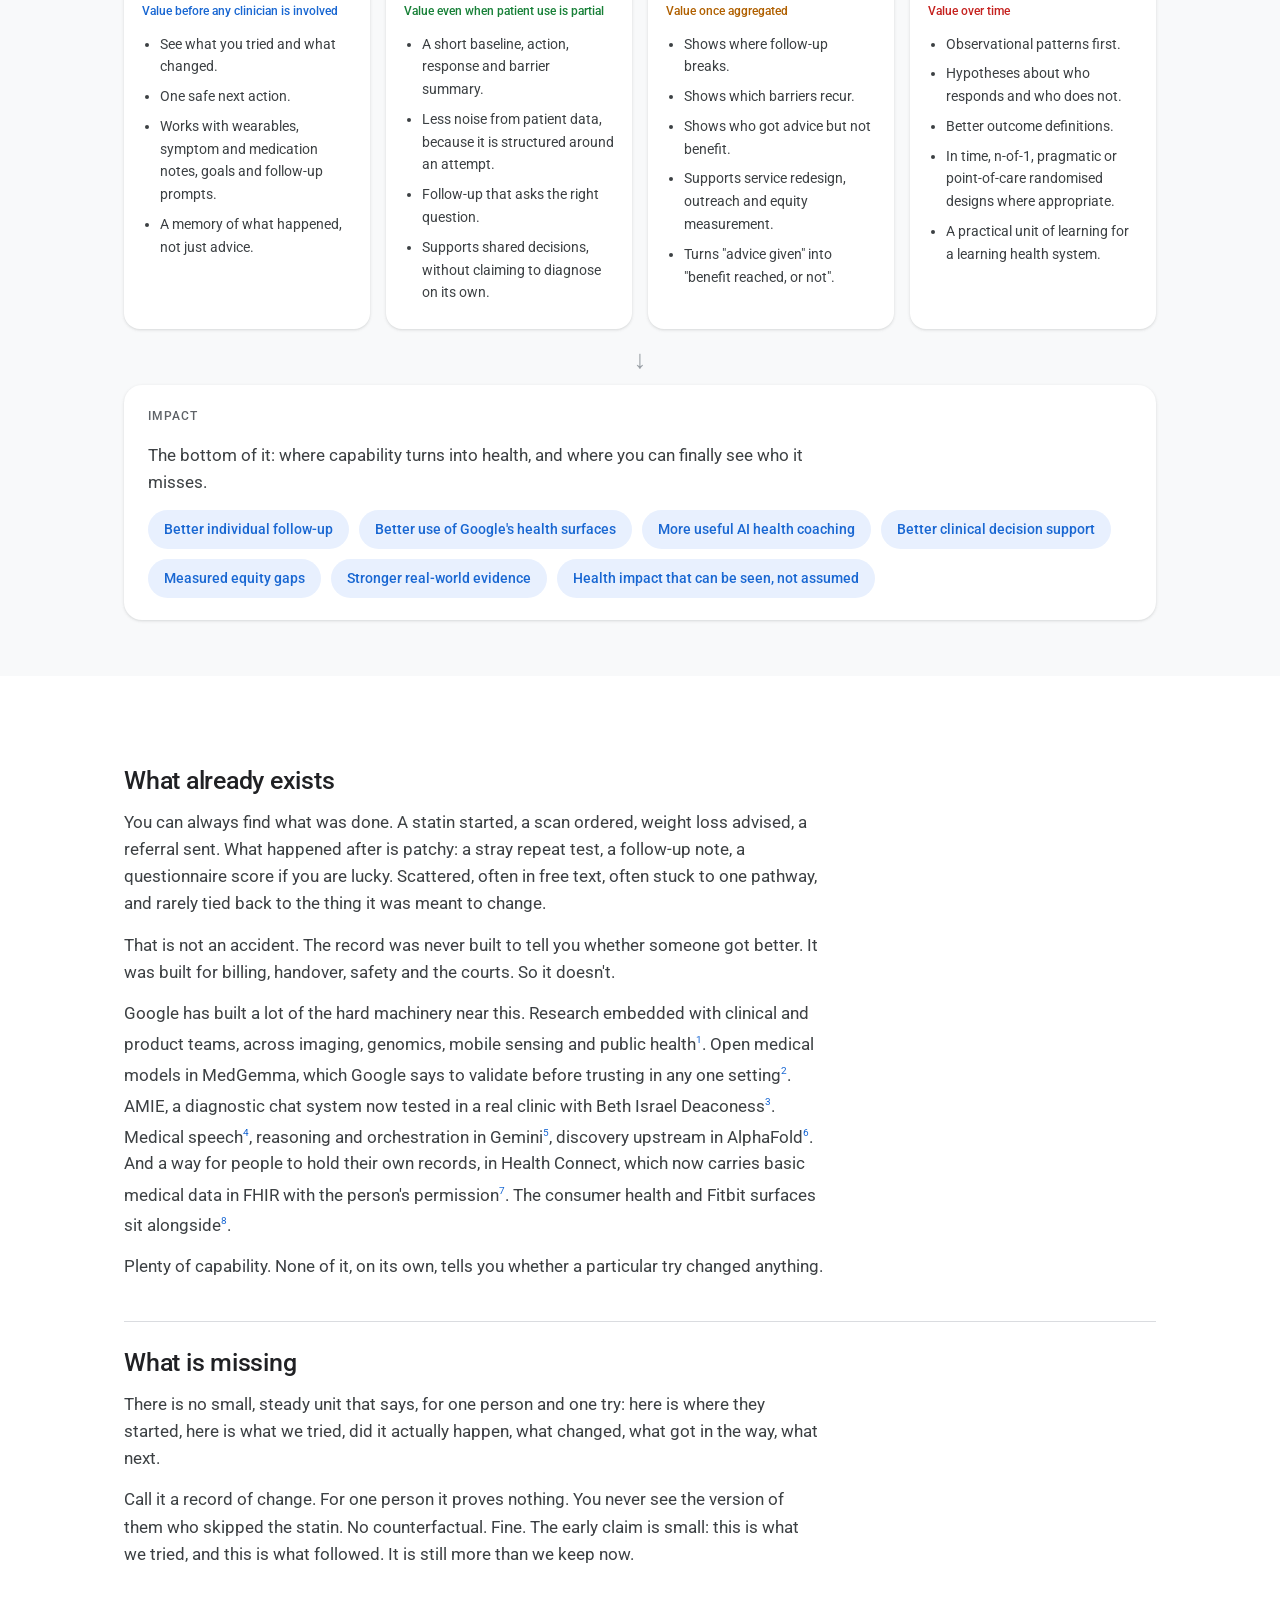
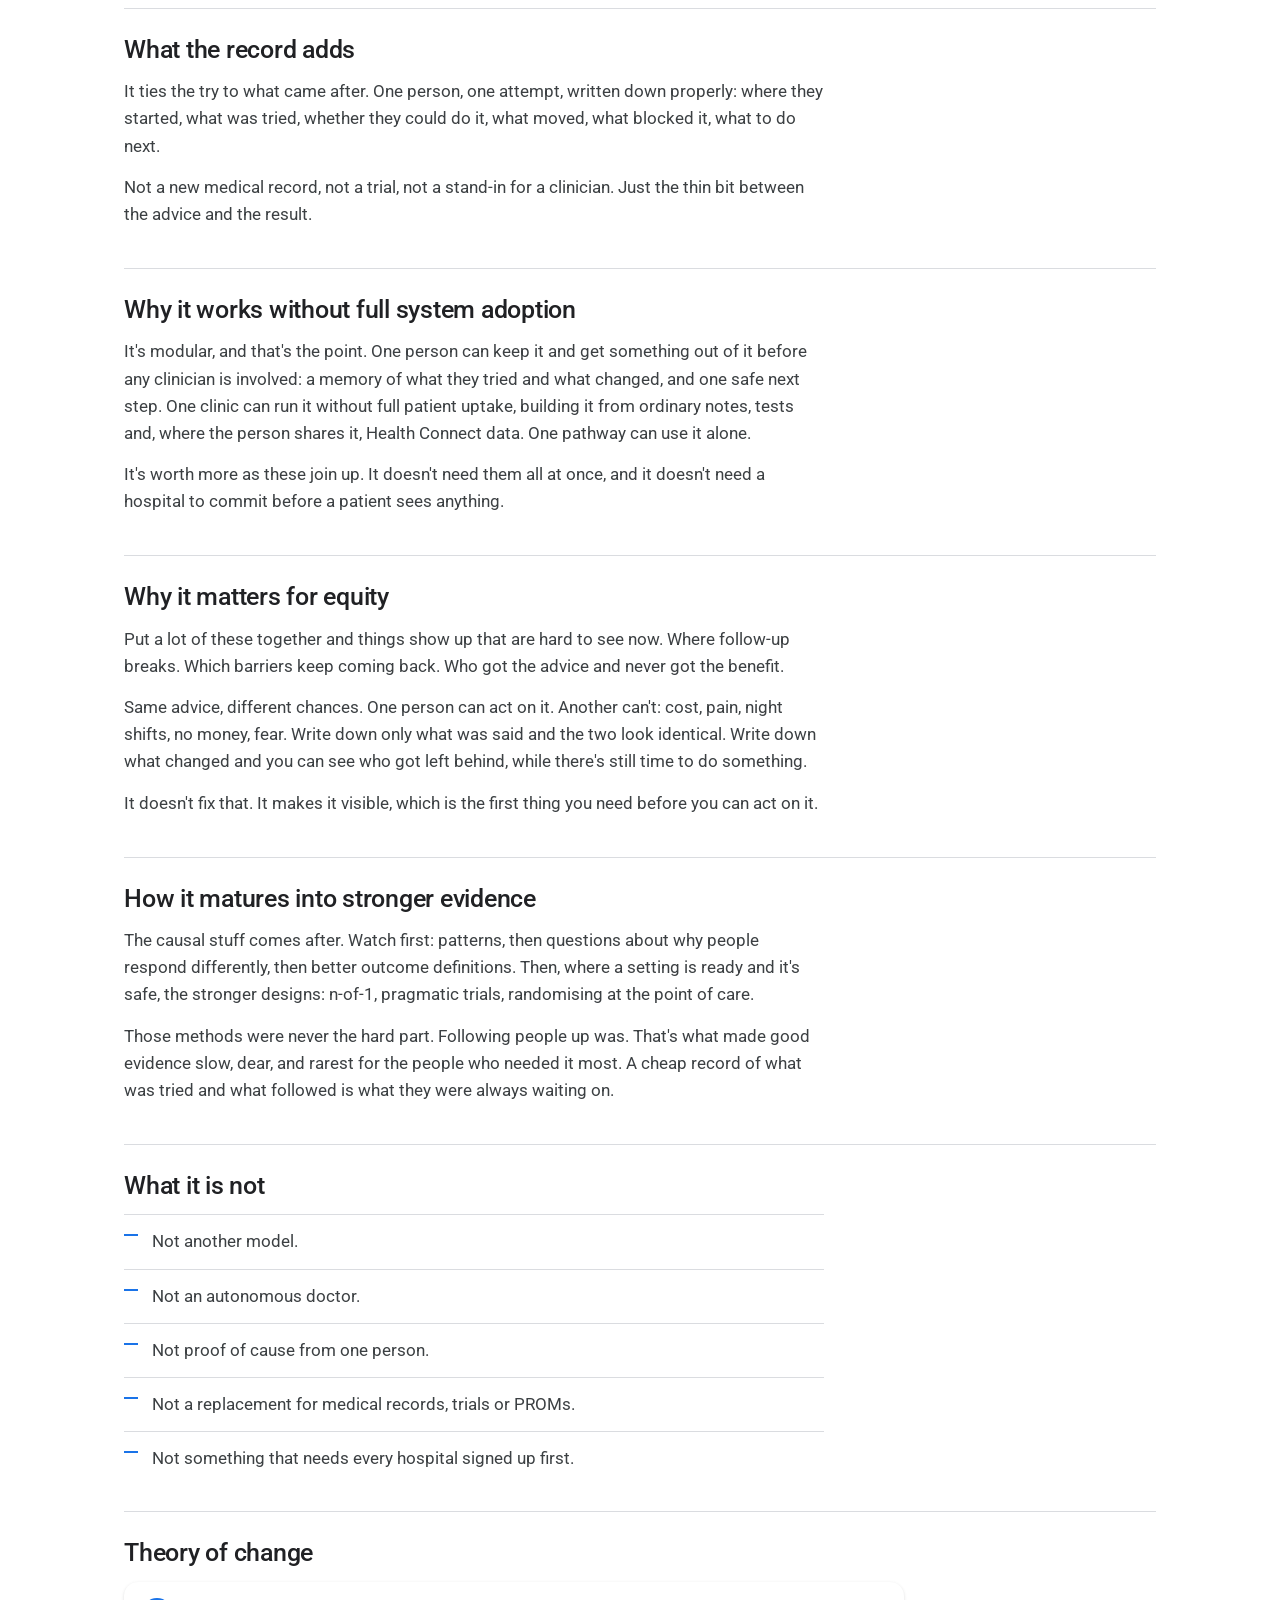
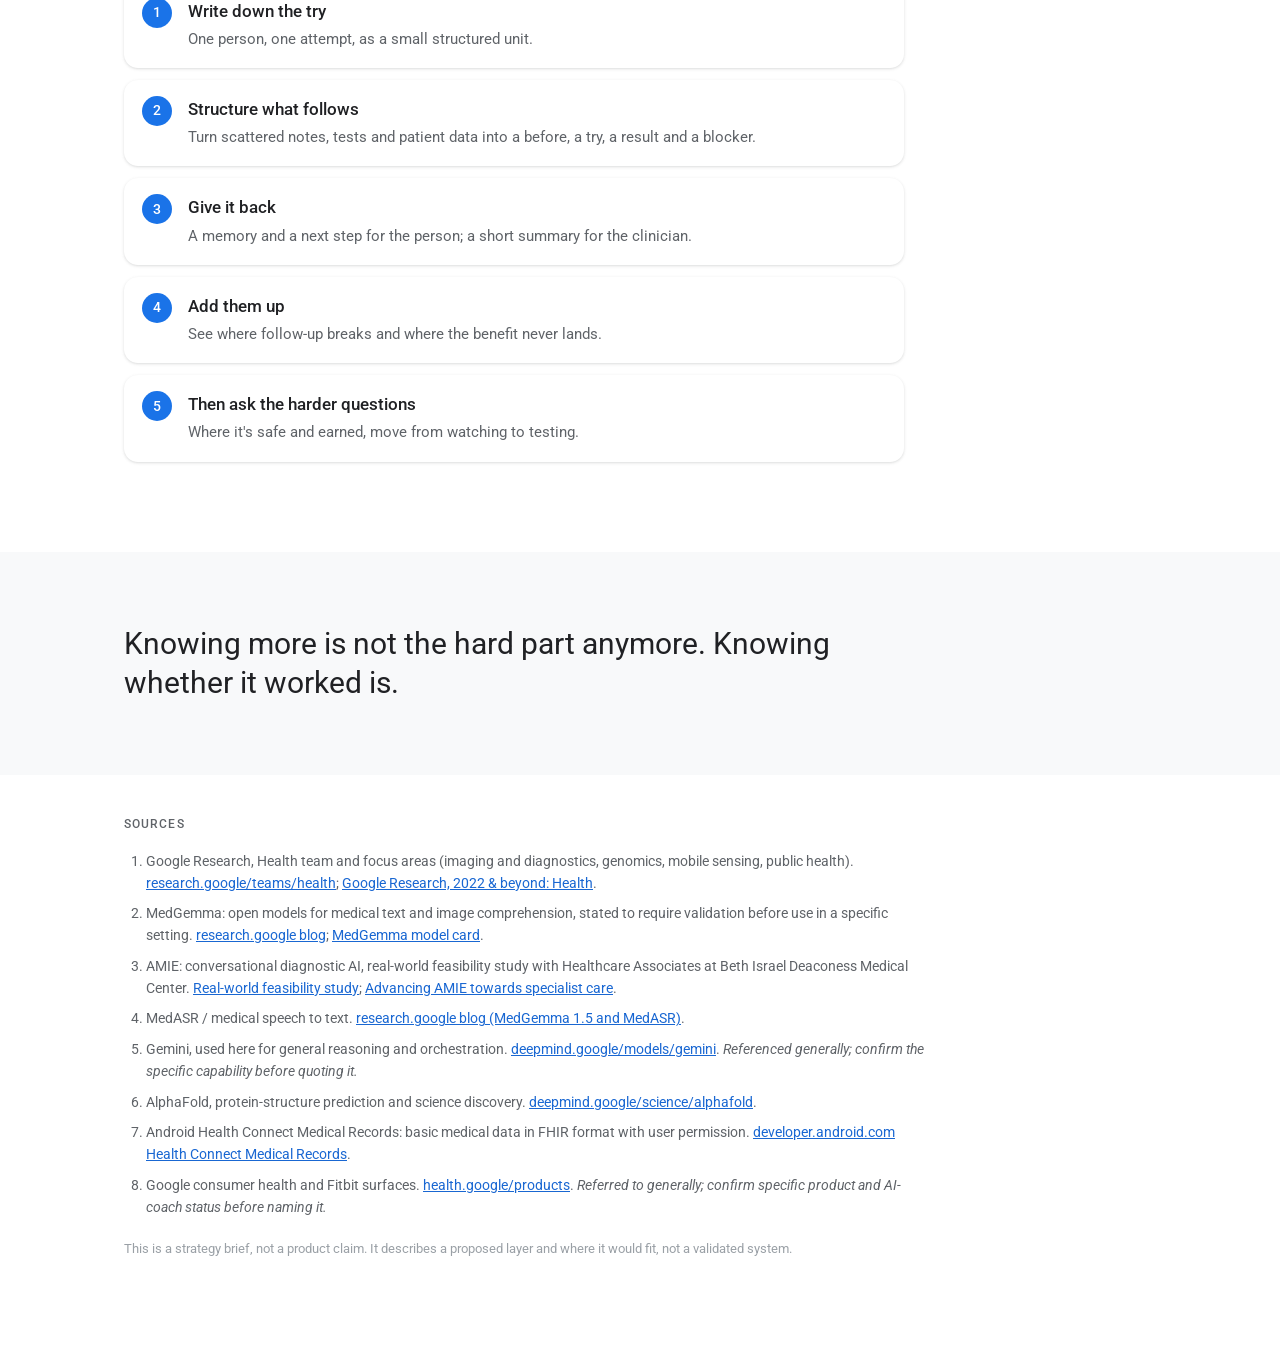
==== commit 68fc44e8: "Rewrite copy in plain voice: drop the 'Delta' jargon, restore the 'what was done vs what it did' fra" ====
--- a/index.html
+++ b/index.html
@@ -164,8 +164,8 @@
   <div class="wrap">
     <div class="eyebrow">The record of change · a strategy brief</div>
     <h1>Health AI gives better answers. We still need to know whether anything changed.</h1>
-    <p class="sub">Google has the models, the research, the consumer surfaces and the data pipes. Turning that capability into better health, and into equity you can actually measure, needs one more layer: a structured record of what was tried and what changed.</p>
-    <p class="human">Frontier capability is mostly here. This is how it becomes health, for the people it usually reaches last.</p>
+    <p class="sub">Google has the models, the research, the apps and the data. What's missing is smaller and duller: a record of what was tried for one person, and what happened after. That is the layer that turns the capability into health, and shows where it never reaches.</p>
+    <p class="human">You can always find what was done. What happened after is a mess.</p>
     <a class="cta" href="app/">See the working prototype →</a>
   </div>
 </header>
@@ -189,17 +189,17 @@
 
     <p class="band-label">The missing layer</p>
     <div class="record">
-      <h3>Change record <small>(Delta Record)</small></h3>
-      <p class="rec-sub">What was tried. What happened. Who benefited. Who did not. Why.</p>
+      <h3>A record of change</h3>
+      <p class="rec-sub">What we tried. Whether it happened. What changed. Who it helped, and who it missed.</p>
       <div class="fields">
-        <div class="field"><div class="n">01</div><div class="t">Baseline</div></div>
-        <div class="field"><div class="n">02</div><div class="t">Attempt</div></div>
-        <div class="field"><div class="n">03</div><div class="t">Follow-through</div></div>
-        <div class="field"><div class="n">04</div><div class="t">Observed change</div></div>
-        <div class="field"><div class="n">05</div><div class="t">Barrier</div></div>
-        <div class="field"><div class="n">06</div><div class="t">Next action</div></div>
-      </div>
-      <p class="caveat">Not a replacement for electronic records, trials, PROMs or clinical judgement. It is the linked layer between an attempt and its outcome.</p>
+        <div class="field"><div class="n">01</div><div class="t">Before</div></div>
+        <div class="field"><div class="n">02</div><div class="t">What we tried</div></div>
+        <div class="field"><div class="n">03</div><div class="t">Did it happen</div></div>
+        <div class="field"><div class="n">04</div><div class="t">What changed</div></div>
+        <div class="field"><div class="n">05</div><div class="t">What got in the way</div></div>
+        <div class="field"><div class="n">06</div><div class="t">What next</div></div>
+      </div>
+      <p class="caveat">Not a new medical record, not a trial, not a stand-in for a clinician. Just the bit between the advice and the result, which mostly goes unwritten.</p>
     </div>
 
     <div class="flow-arrow">↓</div>
@@ -266,7 +266,7 @@
 
     <div class="impact">
       <p class="band-label">Impact</p>
-      <p style="margin:0 0 14px;color:#3c4043;max-width:680px;">This is the bottom of the translation: where frontier capability turns into health, and where the equity gaps stop being invisible.</p>
+      <p style="margin:0 0 14px;color:#3c4043;max-width:680px;">The bottom of it: where capability turns into health, and where you can finally see who it misses.</p>
       <div class="pills">
         <span class="pill">Better individual follow-up</span>
         <span class="pill">Better use of Google's health surfaces</span>
@@ -287,72 +287,73 @@
     <div class="block" id="exists">
       <h2 class="section-title">What already exists</h2>
       <div class="prose">
-        <p>Medicine records a great deal of what was done: prescriptions, referrals, tests, scans, diagnoses, procedures, follow-ups. Some outcomes are captured too. Repeat biomarkers, patient-reported measures, registry data. So it is not true that outcomes are never written down. The problem is that they are scattered. They sit in different systems, often in free text, often tied to one pathway, and they are rarely linked back to the specific attempt that was meant to move them. That is not really an accident. The record was built for billing, handover, safety and the courts, not to tell you whether someone got better. So it does not.</p>
-        <p>Google has built much of the hard machinery nearby. Research is run as a model embedded with clinical, product and engineering teams, across imaging and diagnostics, genomics, mobile sensing and public health<sup><a href="#r1">1</a></sup>. MedGemma offers open models for medical text and image comprehension, which Google is explicit should be validated before use in any specific setting<sup><a href="#r2">2</a></sup>. AMIE is a conversational diagnostic system, now tested in a real outpatient clinic with Beth Israel Deaconess Medical Center<sup><a href="#r3">3</a></sup>. There are medical speech models<sup><a href="#r4">4</a></sup>, general reasoning and orchestration in Gemini<sup><a href="#r5">5</a></sup>, and science discovery upstream in AlphaFold<sup><a href="#r6">6</a></sup>. People can hold their own data in Health Connect, whose Medical Records feature carries basic clinical data in FHIR format with the person's permission<sup><a href="#r7">7</a></sup>. Google's consumer health and Fitbit surfaces sit alongside this<sup><a href="#r8">8</a></sup>.</p>
-        <p>That is a lot of capability. What it does not yet add up to is a record of whether an attempt changed anything.</p>
+        <p>You can always find what was done. A statin started, a scan ordered, weight loss advised, a referral sent. What happened after is patchy: a stray repeat test, a follow-up note, a questionnaire score if you are lucky. Scattered, often in free text, often stuck to one pathway, and rarely tied back to the thing it was meant to change.</p>
+        <p>That is not an accident. The record was never built to tell you whether someone got better. It was built for billing, handover, safety and the courts. So it doesn't.</p>
+        <p>Google has built a lot of the hard machinery near this. Research embedded with clinical and product teams, across imaging, genomics, mobile sensing and public health<sup><a href="#r1">1</a></sup>. Open medical models in MedGemma, which Google says to validate before trusting in any one setting<sup><a href="#r2">2</a></sup>. AMIE, a diagnostic chat system now tested in a real clinic with Beth Israel Deaconess<sup><a href="#r3">3</a></sup>. Medical speech<sup><a href="#r4">4</a></sup>, reasoning and orchestration in Gemini<sup><a href="#r5">5</a></sup>, discovery upstream in AlphaFold<sup><a href="#r6">6</a></sup>. And a way for people to hold their own records, in Health Connect, which now carries basic medical data in FHIR with the person's permission<sup><a href="#r7">7</a></sup>. The consumer health and Fitbit surfaces sit alongside<sup><a href="#r8">8</a></sup>.</p>
+        <p>Plenty of capability. None of it, on its own, tells you whether a particular try changed anything.</p>
       </div>
     </div>
 
     <div class="block" id="missing">
       <h2 class="section-title">What is missing</h2>
       <div class="prose">
-        <p>There is no small, consistent unit that says, for one person and one attempt: this is what was true before, this is what we tried, this is whether it actually happened, this is what changed, this is what got in the way, this is what to try next.</p>
-        <p>Call it a change record, or a Delta Record. It is observational to start with. With a single person you cannot see the counterfactual, so you do not claim the attempt caused the result. You record the attempt and what followed. That alone is more than most systems keep.</p>
+        <p>There is no small, steady unit that says, for one person and one try: here is where they started, here is what we tried, did it actually happen, what changed, what got in the way, what next.</p>
+        <p>Call it a record of change. For one person it proves nothing. You never see the version of them who skipped the statin. No counterfactual. Fine. The early claim is small: this is what we tried, and this is what followed. It is still more than we keep now.</p>
       </div>
     </div>
 
     <div class="block" id="adds">
-      <h2 class="section-title">What the change record adds</h2>
-      <div class="prose">
-        <p>It links the attempt to what came after. One person, one attempt, six fields: baseline, attempt, follow-through, observed change, barrier, next action.</p>
-        <p>It is not a new electronic record, a trial, a PROM, or a substitute for clinical judgement. It is the thin layer between an attempt and its outcome, which today mostly goes unwritten.</p>
+      <h2 class="section-title">What the record adds</h2>
+      <div class="prose">
+        <p>It ties the try to what came after. One person, one attempt, written down properly: where they started, what was tried, whether they could do it, what moved, what blocked it, what to do next.</p>
+        <p>Not a new medical record, not a trial, not a stand-in for a clinician. Just the thin bit between the advice and the result.</p>
       </div>
     </div>
 
     <div class="block" id="adoption">
       <h2 class="section-title">Why it works without full system adoption</h2>
       <div class="prose">
-        <p>It is modular, and that is the point. One person can keep a change record and get something from it before any clinician is involved: a memory of what they tried and what changed, and one safe next step. One clinic can use it without full patient uptake, building the record from ordinary notes, tests, PROMs and, where the person shares it, Health Connect data in FHIR. One pathway can use it on its own.</p>
-        <p>It is worth more as these join up. But it does not need all of them at once, and it does not need a hospital to commit before a patient sees value.</p>
+        <p>It's modular, and that's the point. One person can keep it and get something out of it before any clinician is involved: a memory of what they tried and what changed, and one safe next step. One clinic can run it without full patient uptake, building it from ordinary notes, tests and, where the person shares it, Health Connect data. One pathway can use it alone.</p>
+        <p>It's worth more as these join up. It doesn't need them all at once, and it doesn't need a hospital to commit before a patient sees anything.</p>
       </div>
     </div>
 
     <div class="block" id="equity">
       <h2 class="section-title">Why it matters for equity</h2>
       <div class="prose">
-        <p>Put many change records together and some things become visible that are hard to see now. Where follow-up breaks. Which barriers keep recurring. Who was given advice and never reached the benefit.</p>
-        <p>Two people get the same advice. One can act on it. The other cannot: cost, pain, night shifts, no money, fear. Record only what was said and they look identical. Record what changed and you can see who was left behind, while there is still time to do something about it.</p>
-        <p>This does not fix inequity. It makes visible where benefit fails to arrive, which is the first condition for doing anything about it.</p>
+        <p>Put a lot of these together and things show up that are hard to see now. Where follow-up breaks. Which barriers keep coming back. Who got the advice and never got the benefit.</p>
+        <p>Same advice, different chances. One person can act on it. Another can't: cost, pain, night shifts, no money, fear. Write down only what was said and the two look identical. Write down what changed and you can see who got left behind, while there's still time to do something.</p>
+        <p>It doesn't fix that. It makes it visible, which is the first thing you need before you can act on it.</p>
       </div>
     </div>
 
     <div class="block" id="evidence">
       <h2 class="section-title">How it matures into stronger evidence</h2>
       <div class="prose">
-        <p>Begin observational. Patterns first. Then questions about why people respond differently. Then better outcome definitions. Then, where a setting is mature enough and it is safe, stronger designs: n-of-1, pragmatic trials, point-of-care randomisation.</p>
-        <p>Randomisation is not the foundation. The hard part was never the method, it was following people up, which is what made good evidence slow, costly, and rarest for the people who needed it most. A cheap, structured record of what was tried and what followed is the foundation. It gives a learning health system a small, concrete thing to learn from, and it is what the stronger designs were always waiting on.</p>
+        <p>The causal stuff comes after. Watch first: patterns, then questions about why people respond differently, then better outcome definitions. Then, where a setting is ready and it's safe, the stronger designs: n-of-1, pragmatic trials, randomising at the point of care.</p>
+        <p>Those methods were never the hard part. Following people up was. That's what made good evidence slow, dear, and rarest for the people who needed it most. A cheap record of what was tried and what followed is what they were always waiting on.</p>
       </div>
     </div>
 
     <div class="block" id="notwhat">
       <h2 class="section-title">What it is not</h2>
       <ul class="notlist">
-        <li>Not another diagnostic model.</li>
+        <li>Not another model.</li>
         <li>Not an autonomous doctor.</li>
-        <li>Not a claim of causal proof from one person.</li>
-        <li>Not a replacement for electronic records, trials or PROMs.</li>
-        <li>Not dependent on every hospital adopting it first.</li>
+        <li>Not proof of cause from one person.</li>
+        <li>Not a replacement for medical records, trials or PROMs.</li>
+        <li>Not something that needs every hospital signed up first.</li>
       </ul>
     </div>
 
     <div class="block" id="steps">
       <h2 class="section-title">Theory of change</h2>
       <div class="steps">
-        <div class="step"><span class="num"></span><div><b>Capture the attempted change</b><span>One person, one attempt, recorded as a small structured unit.</span></div></div>
-        <div class="step"><span class="num"></span><div><b>Structure the follow-up</b><span>Turn scattered notes, tests and patient data into a baseline, an action, a response and a barrier.</span></div></div>
-        <div class="step"><span class="num"></span><div><b>Return value to the person and the clinician</b><span>A memory and a next step for the patient; a clean summary for the clinician.</span></div></div>
-        <div class="step"><span class="num"></span><div><b>Aggregate patterns across groups</b><span>See where follow-up breaks and where benefit does not arrive.</span></div></div>
-        <div class="step"><span class="num"></span><div><b>Use mature data for better causal questions</b><span>Where it is safe and earned, move from observed to tested.</span></div></div>
+        <div class="step"><span class="num"></span><div><b>Write down the try</b><span>One person, one attempt, as a small structured unit.</span></div></div>
+        <div class="step"><span class="num"></span><div><b>Structure what follows</b><span>Turn scattered notes, tests and patient data into a before, a try, a result and a blocker.</span></div></div>
+        <div class="step"><span class="num"></span><div><b>Give it back</b><span>A memory and a next step for the person; a short summary for the clinician.</span></div></div>
+        <div class="step"><span class="num"></span><div><b>Add them up</b><span>See where follow-up breaks and where the benefit never lands.</span></div></div>
+        <div class="step"><span class="num"></span><div><b>Then ask the harder questions</b><span>Where it's safe and earned, move from watching to testing.</span></div></div>
       </div>
     </div>
 
@@ -361,7 +362,7 @@
 
 <section class="band band-alt closing">
   <div class="wrap">
-    <blockquote>The scarce thing is no longer only the answer. It is the record of whether the answer became health.</blockquote>
+    <blockquote>Knowing more is not the hard part anymore. Knowing whether it worked is.</blockquote>
   </div>
 </section>
 
